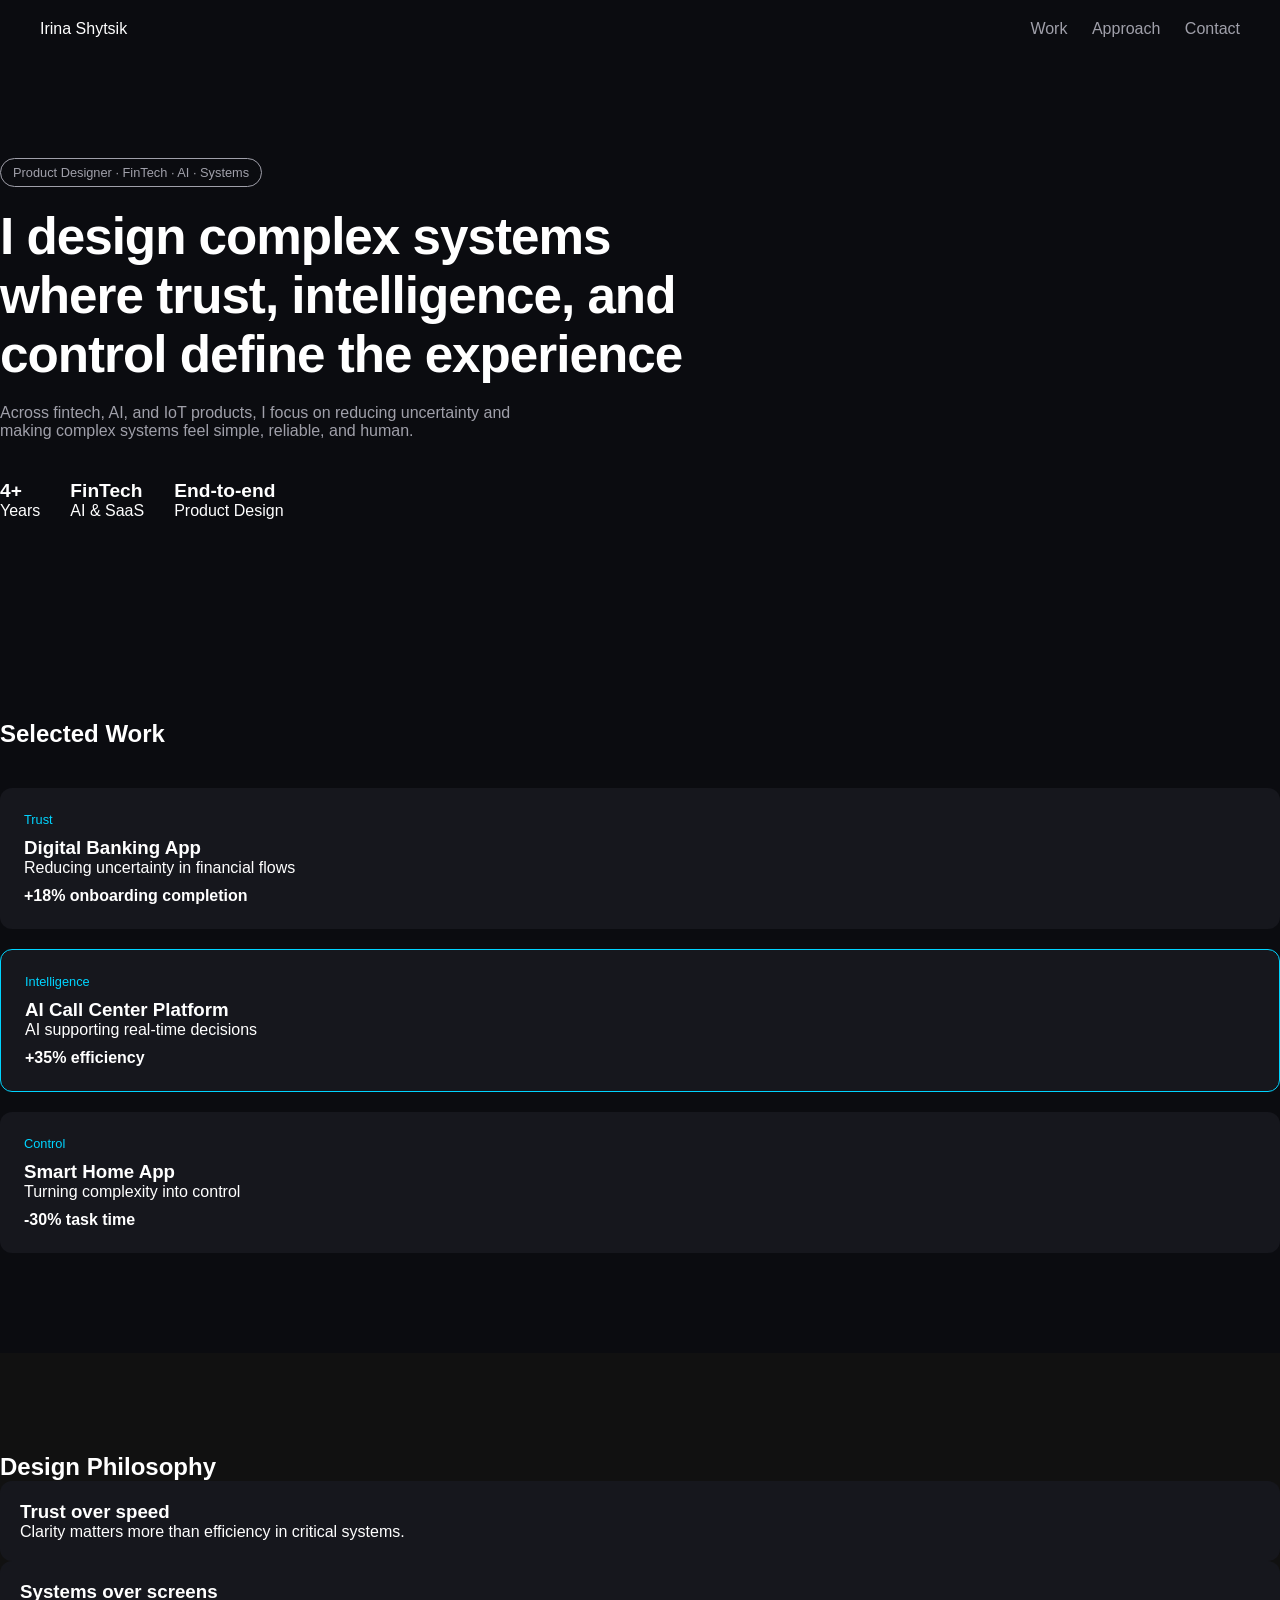
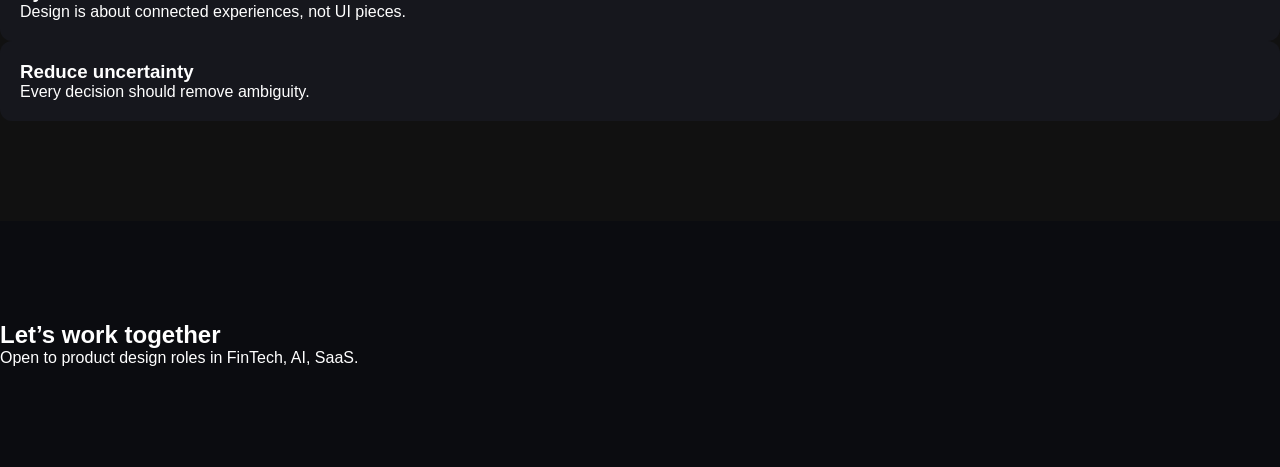
==== index.html @ ea6cb7fe "Update index.html" ====
<!DOCTYPE html>
<html lang="en">
<head>
  <meta charset="UTF-8" />
  <meta name="viewport" content="width=device-width, initial-scale=1.0"/>
  <title>Product Designer Portfolio</title>
  <link rel="stylesheet" href="styles.css"/>
</head>

<body>

<!-- SCROLL PROGRESS -->
<div class="scroll-progress"></div>

<!-- NAV -->
<header class="nav">
  <div class="nav__logo">Irina Shytsik</div>
  <nav>
    <a href="#work">Work</a>
    <a href="#philosophy">Approach</a>
    <a href="#contact">Contact</a>
  </nav>
</header>

<!-- HERO -->
<section class="hero reveal">
  <div class="container hero__layout">

    <div class="hero__content">

      <div class="pill">Product Designer · FinTech · AI · Systems</div>

      <h1>
        I design complex systems where trust, intelligence, and control define the experience
      </h1>

      <p>
        Across fintech, AI, and IoT products, I focus on reducing uncertainty
        and making complex systems feel simple, reliable, and human.
      </p>

      <div class="hero__meta">
        <div><strong>4+</strong><span>Years</span></div>
        <div><strong>FinTech</strong><span>AI & SaaS</span></div>
        <div><strong>End-to-end</strong><span>Product Design</span></div>
      </div>

    </div>

    <div class="hero__visual parallax"></div>

  </div>
</section>

<!-- WORK -->
<section id="work" class="section reveal">

  <div class="container">

    <h2>Selected Work</h2>

    <div class="cases">

      <a href="#" class="case reveal" data-delay="0">
        <div class="tag">Trust</div>
        <h3>Digital Banking App</h3>
        <p>Reducing uncertainty in financial flows</p>
        <div class="result">+18% onboarding completion</div>
      </a>

      <a href="#" class="case highlight-case reveal" data-delay="1">
        <div class="tag">Intelligence</div>
        <h3>AI Call Center Platform</h3>
        <p>AI supporting real-time decisions</p>
        <div class="result">+35% efficiency</div>
      </a>

      <a href="#" class="case reveal" data-delay="2">
        <div class="tag">Control</div>
        <h3>Smart Home App</h3>
        <p>Turning complexity into control</p>
        <div class="result">-30% task time</div>
      </a>

    </div>

  </div>

</section>

<!-- PHILOSOPHY -->
<section id="philosophy" class="section dark reveal">
  <div class="container">

    <h2>Design Philosophy</h2>

    <div class="grid">

      <div class="card">
        <h3>Trust over speed</h3>
        <p>Clarity matters more than efficiency in critical systems.</p>
      </div>

      <div class="card">
        <h3>Systems over screens</h3>
        <p>Design is about connected experiences, not UI pieces.</p>
      </div>

      <div class="card">
        <h3>Reduce uncertainty</h3>
        <p>Every decision should remove ambiguity.</p>
      </div>

    </div>

  </div>
</section>

<!-- CONTACT -->
<section id="contact" class="section reveal">
  <div class="container">

    <h2>Let’s work together</h2>
    <p>Open to product design roles in FinTech, AI, SaaS.</p>

  </div>
</section>

<!-- JS -->
<script>
/* ===== REVEAL ===== */
const observer = new IntersectionObserver((entries) => {
  entries.forEach(entry => {
    if (entry.isIntersecting) {

      const delay = entry.target.dataset.delay || 0;

      setTimeout(() => {
        entry.target.classList.add("visible");
      }, delay * 150);

    }
  });
}, { threshold: 0.15 });

document.querySelectorAll(".reveal").forEach(el => {
  observer.observe(el);
});

/* ===== PARALLAX ===== */
window.addEventListener("scroll", () => {
  const el = document.querySelector(".parallax");
  if (!el) return;

  const y = window.scrollY;
  el.style.transform = `translateY(${y * 0.08}px)`;
});

/* ===== SCROLL PROGRESS ===== */
window.addEventListener("scroll", () => {
  const scrollTop = window.scrollY;
  const docHeight = document.body.scrollHeight - window.innerHeight;
  const progress = (scrollTop / docHeight) * 100;

  document.querySelector(".scroll-progress").style.width = progress + "%";
});
</script>

</body>
</html>
---- styles.css ----
/* ===================================================
   IRINA SHYTSIK — Portfolio Styles
   Concept: Precision & Trust
   =================================================== */

/* --- RESET & BASE --- */
*, *::before, *::after {
  box-sizing: border-box;
  margin: 0;
  padding: 0;
}

:root {
  --bg: #0b0c10;
  --surface: #16171d;
  --text: #ffffff;
  --text2: #a0a0aa;
  --accent: #00d4ff;
}

body {
  margin: 0;
  font-family: Arial, sans-serif;
  background: var(--bg);
  color: var(--text);
}

/* NAV */
.nav {
  display: flex;
  justify-content: space-between;
  padding: 20px 40px;
}

.nav a {
  margin-left: 20px;
  color: var(--text2);
  text-decoration: none;
}

/* HERO */
.hero {
  padding: 100px 0;
}

.hero__layout {
  display: grid;
  grid-template-columns: 1.3fr 1fr;
  gap: 60px;
  align-items: center;
}

.pill {
  display: inline-block;
  padding: 6px 12px;
  border: 1px solid var(--text2);
  border-radius: 999px;
  font-size: 0.8rem;
  margin-bottom: 20px;
  color: var(--text2);
}

.hero h1 {
  font-size: 3.2rem;
  letter-spacing: -1px;
  margin-bottom: 20px;
}

.hero p {
  color: var(--text2);
  max-width: 520px;
  margin-bottom: 30px;
}

.hero__cta .btn {
  margin-right: 10px;
}

.hero__meta {
  display: flex;
  gap: 30px;
  margin-top: 40px;
}

.hero__meta strong {
  display: block;
  font-size: 1.2rem;
}

/* SYSTEM VISUAL */
.system-mock {
  height: 300px;
  background: var(--surface);
  border-radius: 16px;
  position: relative;
}

.node {
  width: 20px;
  height: 20px;
  background: var(--accent);
  border-radius: 50%;
  position: absolute;
}

.n1 { top: 60px; left: 60px; }
.n2 { top: 140px; left: 140px; }
.n3 { top: 220px; left: 100px; }

/* SECTIONS */
.section {
  padding: 100px 0;
}

.section.dark {
  background: #111;
}

.section-title h2 {
  font-size: 2rem;
  margin-bottom: 10px;
}

.section-title p {
  color: var(--text2);
}

/* CASES */
.cases {
  display: grid;
  gap: 20px;
  margin-top: 40px;
}

.case {
  background: var(--surface);
  padding: 24px;
  border-radius: 12px;
  text-decoration: none;
  color: white;
  transition: 0.3s;
}

.case:hover {
  transform: translateY(-6px);
}

.highlight-case {
  border: 1px solid var(--accent);
}

.tag {
  font-size: 0.8rem;
  color: var(--accent);
  margin-bottom: 10px;
}

.desc {
  color: var(--text2);
}

.result {
  margin-top: 10px;
  font-weight: bold;
}

/* PHILOSOPHY */
.philosophy-grid {
  display: grid;
  grid-template-columns: repeat(3, 1fr);
  gap: 20px;
}

.card {
  background: var(--surface);
  padding: 20px;
  border-radius: 12px;
}

/* BUTTONS */
.btn {
  padding: 10px 16px;
  border-radius: 8px;
  text-decoration: none;
  display: inline-block;
}

.primary {
  background: var(--accent);
  color: black;
}

.ghost {
  border: 1px solid var(--text2);
  color: var(--text2);
}

/* ===== Scroll Reveal Base ===== */

.reveal {
  opacity: 0;
  transform: translateY(40px);
  filter: blur(10px);
  transition: all 0.8s cubic-bezier(0.2, 0.8, 0.2, 1);
  will-change: transform, opacity, filter;
}

.reveal.visible {
  opacity: 1;
  transform: translateY(0);
  filter: blur(0);
}

/* stagger effect */
.reveal:nth-child(1) { transition-delay: 0.05s; }
.reveal:nth-child(2) { transition-delay: 0.1s; }
.reveal:nth-child(3) { transition-delay: 0.15s; }

.case {
  position: relative;
  overflow: hidden;
  transition: all 0.4s ease;
  transform: translateZ(0);
}

.case:hover {
  transform: translateY(-10px) scale(1.02);
  box-shadow:
    0 30px 80px rgba(0,0,0,0.5),
    0 0 40px rgba(0,212,255,0.15);
}

/* subtle shine sweep */
.case::before {
  content: "";
  position: absolute;
  top: 0;
  left: -150%;
  width: 50%;
  height: 100%;
  background: linear-gradient(
    120deg,
    transparent,
    rgba(255,255,255,0.08),
    transparent
  );
  transform: skewX(-20deg);
  transition: 0.6s;
}

.case:hover::before {
  left: 200%;
}

.hero h1 {
  animation: fadeUp 1s ease forwards;
}

@keyframes fadeUp {
  from {
    opacity: 0;
    transform: translateY(20px);
  }
  to {
    opacity: 1;
    transform: translateY(0);
  }
}


.case.reveal {
  opacity: 0;
  transform: translateY(30px);
  transition: all 0.8s cubic-bezier(0.2, 0.8, 0.2, 1);
}

.case.reveal.visible {
  opacity: 1;
  transform: translateY(0);
}

.parallax {
  transform: translateY(0);
  will-change: transform;
}

.scroll-progress {
  position: fixed;
  top: 0;
  left: 0;
  height: 3px;
  width: 0%;
  background: var(--accent);
  z-index: 9999;
  transition: width 0.1s linear;
}
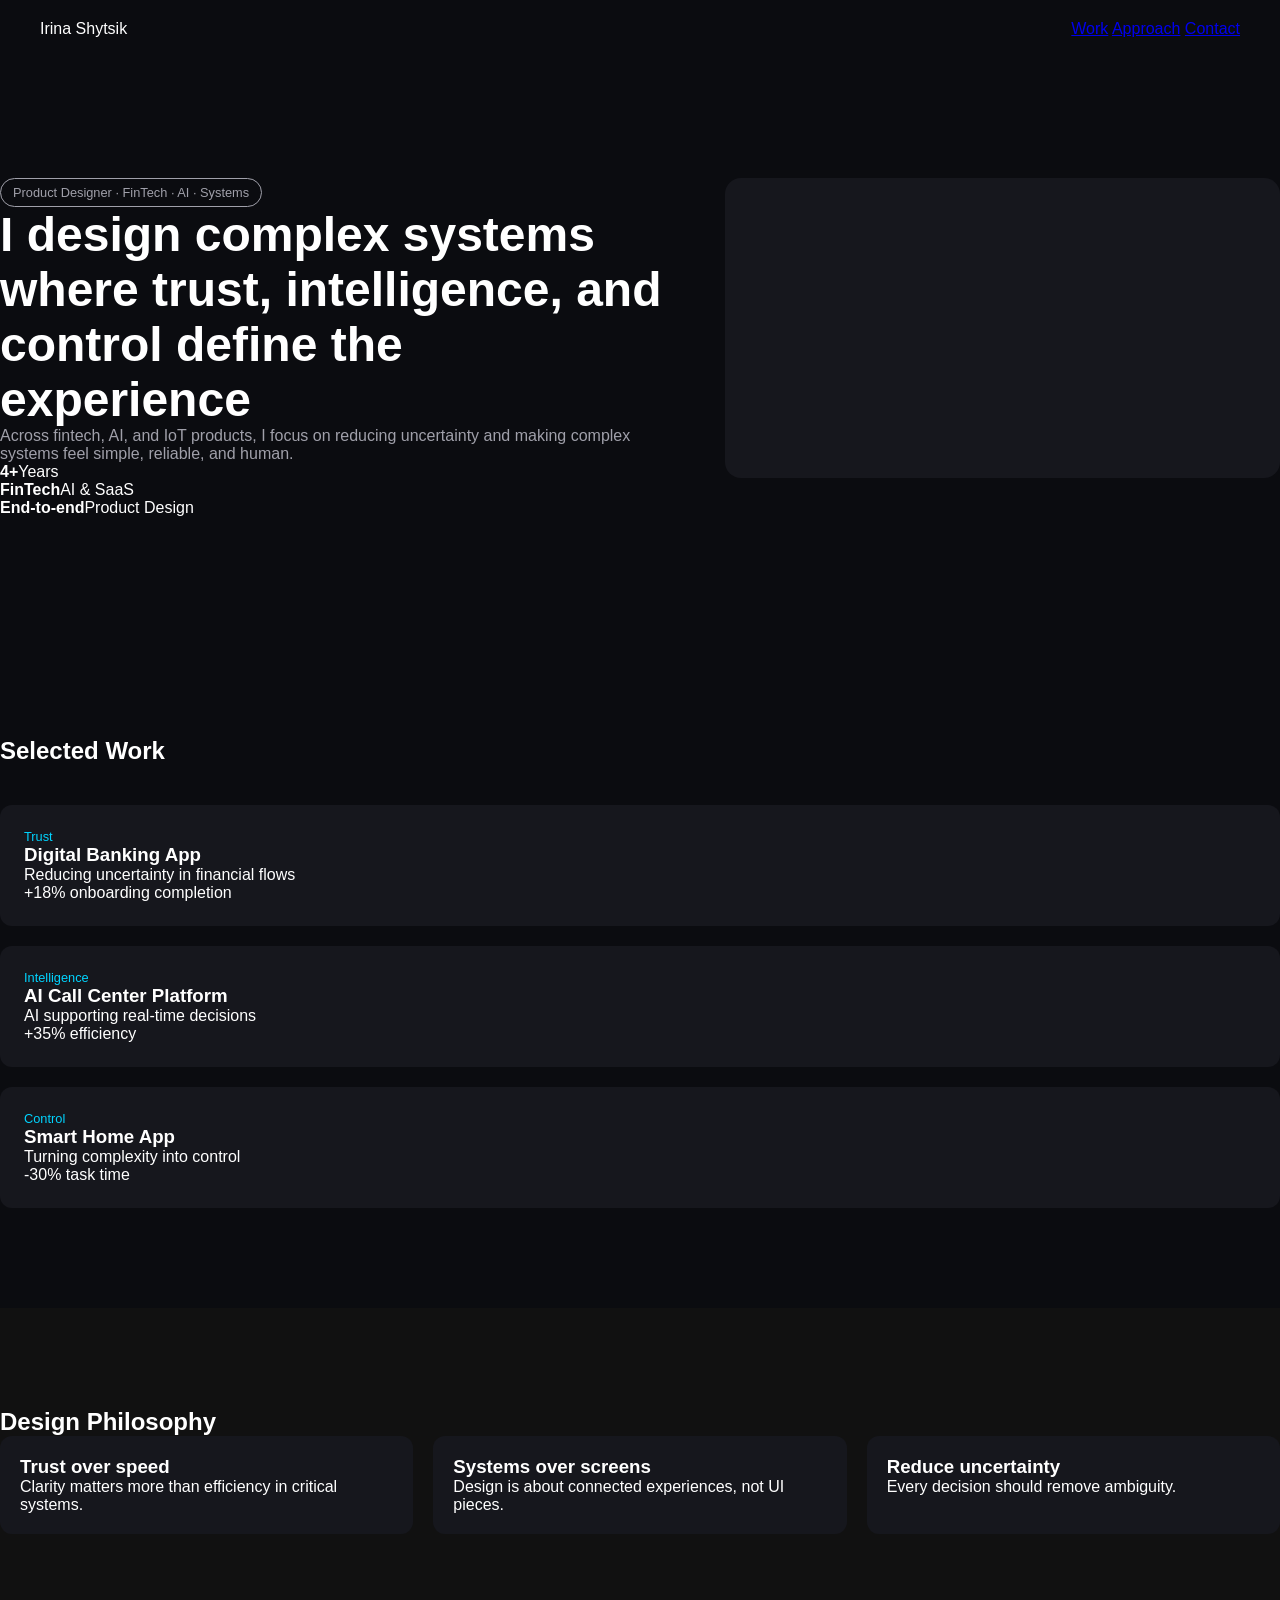
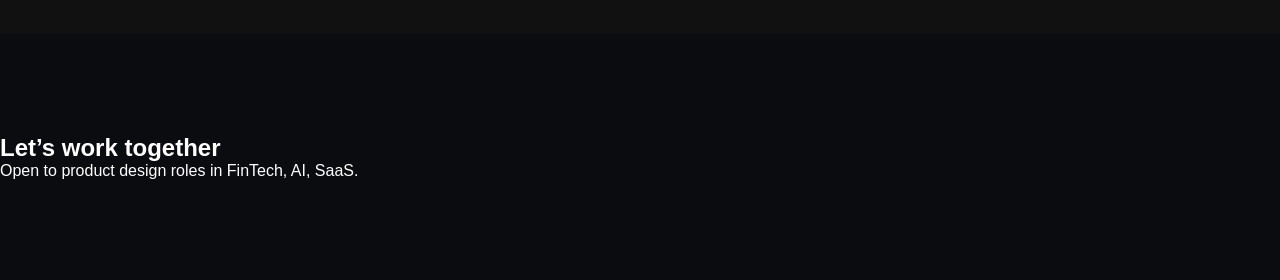
==== commit 31b5e1e6: "Update index.html" ====
--- a/index.html
+++ b/index.html
@@ -9,6 +9,8 @@
 
 <body>
 
+<div class="page-transition"></div>
+  
 <!-- SCROLL PROGRESS -->
 <div class="scroll-progress"></div>
 
@@ -164,6 +166,26 @@
 
   document.querySelector(".scroll-progress").style.width = progress + "%";
 });
+
+document.querySelectorAll("a[href]").forEach(link => {
+  link.addEventListener("click", (e) => {
+
+    const url = link.getAttribute("href");
+    if (!url || url.startsWith("#")) return;
+
+    e.preventDefault();
+
+    overlay.style.transform = "scaleY(1)";
+
+    setTimeout(() => {
+      window.location.href = url;
+    }, 500);
+  });
+});
+
+window.addEventListener("pageshow", () => {
+  overlay.style.transform = "scaleY(0)";
+});
 </script>
 
 </body>
--- a/styles.css
+++ b/styles.css
@@ -32,80 +32,42 @@
   padding: 20px 40px;
 }
 
-.nav a {
-  margin-left: 20px;
-  color: var(--text2);
-  text-decoration: none;
+/* PROGRESS BAR */
+.scroll-progress {
+  position: fixed;
+  top: 0;
+  left: 0;
+  height: 3px;
+  width: 0%;
+  background: var(--accent);
+  z-index: 9999;
 }
 
 /* HERO */
 .hero {
-  padding: 100px 0;
+  padding: 120px 0;
 }
 
 .hero__layout {
   display: grid;
-  grid-template-columns: 1.3fr 1fr;
+  grid-template-columns: 1.2fr 1fr;
   gap: 60px;
-  align-items: center;
-}
-
-.pill {
-  display: inline-block;
-  padding: 6px 12px;
-  border: 1px solid var(--text2);
-  border-radius: 999px;
-  font-size: 0.8rem;
-  margin-bottom: 20px;
-  color: var(--text2);
 }
 
 .hero h1 {
-  font-size: 3.2rem;
-  letter-spacing: -1px;
-  margin-bottom: 20px;
+  font-size: 3rem;
 }
 
 .hero p {
   color: var(--text2);
-  max-width: 520px;
-  margin-bottom: 30px;
 }
 
-.hero__cta .btn {
-  margin-right: 10px;
-}
-
-.hero__meta {
-  display: flex;
-  gap: 30px;
-  margin-top: 40px;
-}
-
-.hero__meta strong {
-  display: block;
-  font-size: 1.2rem;
-}
-
-/* SYSTEM VISUAL */
-.system-mock {
+/* HERO VISUAL */
+.hero__visual {
   height: 300px;
   background: var(--surface);
   border-radius: 16px;
-  position: relative;
 }
-
-.node {
-  width: 20px;
-  height: 20px;
-  background: var(--accent);
-  border-radius: 50%;
-  position: absolute;
-}
-
-.n1 { top: 60px; left: 60px; }
-.n2 { top: 140px; left: 140px; }
-.n3 { top: 220px; left: 100px; }
 
 /* SECTIONS */
 .section {
@@ -114,15 +76,6 @@
 
 .section.dark {
   background: #111;
-}
-
-.section-title h2 {
-  font-size: 2rem;
-  margin-bottom: 10px;
-}
-
-.section-title p {
-  color: var(--text2);
 }
 
 /* CASES */
@@ -138,34 +91,29 @@
   border-radius: 12px;
   text-decoration: none;
   color: white;
-  transition: 0.3s;
+  transition: 0.4s;
+  opacity: 0;
+  transform: translateY(30px);
+}
+
+.case.visible {
+  opacity: 1;
+  transform: translateY(0);
 }
 
 .case:hover {
-  transform: translateY(-6px);
+  transform: translateY(-8px) scale(1.02);
+  box-shadow: 0 30px 80px rgba(0,0,0,0.5);
 }
 
-.highlight-case {
-  border: 1px solid var(--accent);
+/* TAG */
+.tag {
+  color: var(--accent);
+  font-size: 0.8rem;
 }
 
-.tag {
-  font-size: 0.8rem;
-  color: var(--accent);
-  margin-bottom: 10px;
-}
-
-.desc {
-  color: var(--text2);
-}
-
-.result {
-  margin-top: 10px;
-  font-weight: bold;
-}
-
-/* PHILOSOPHY */
-.philosophy-grid {
+/* GRID */
+.grid {
   display: grid;
   grid-template-columns: repeat(3, 1fr);
   gap: 20px;
@@ -177,120 +125,24 @@
   border-radius: 12px;
 }
 
-/* BUTTONS */
-.btn {
-  padding: 10px 16px;
-  border-radius: 8px;
-  text-decoration: none;
-  display: inline-block;
-}
-
-.primary {
-  background: var(--accent);
-  color: black;
-}
-
-.ghost {
-  border: 1px solid var(--text2);
-  color: var(--text2);
-}
-
-/* ===== Scroll Reveal Base ===== */
-
+/* REVEAL */
 .reveal {
   opacity: 0;
   transform: translateY(40px);
-  filter: blur(10px);
-  transition: all 0.8s cubic-bezier(0.2, 0.8, 0.2, 1);
-  will-change: transform, opacity, filter;
+  transition: all 0.8s ease;
 }
 
 .reveal.visible {
   opacity: 1;
   transform: translateY(0);
-  filter: blur(0);
 }
 
-/* stagger effect */
-.reveal:nth-child(1) { transition-delay: 0.05s; }
-.reveal:nth-child(2) { transition-delay: 0.1s; }
-.reveal:nth-child(3) { transition-delay: 0.15s; }
-
-.case {
-  position: relative;
-  overflow: hidden;
-  transition: all 0.4s ease;
-  transform: translateZ(0);
+/* PILL */
+.pill {
+  border: 1px solid var(--text2);
+  display: inline-block;
+  padding: 6px 12px;
+  border-radius: 999px;
+  font-size: 0.8rem;
+  color: var(--text2);
 }
-
-.case:hover {
-  transform: translateY(-10px) scale(1.02);
-  box-shadow:
-    0 30px 80px rgba(0,0,0,0.5),
-    0 0 40px rgba(0,212,255,0.15);
-}
-
-/* subtle shine sweep */
-.case::before {
-  content: "";
-  position: absolute;
-  top: 0;
-  left: -150%;
-  width: 50%;
-  height: 100%;
-  background: linear-gradient(
-    120deg,
-    transparent,
-    rgba(255,255,255,0.08),
-    transparent
-  );
-  transform: skewX(-20deg);
-  transition: 0.6s;
-}
-
-.case:hover::before {
-  left: 200%;
-}
-
-.hero h1 {
-  animation: fadeUp 1s ease forwards;
-}
-
-@keyframes fadeUp {
-  from {
-    opacity: 0;
-    transform: translateY(20px);
-  }
-  to {
-    opacity: 1;
-    transform: translateY(0);
-  }
-}
-
-
-.case.reveal {
-  opacity: 0;
-  transform: translateY(30px);
-  transition: all 0.8s cubic-bezier(0.2, 0.8, 0.2, 1);
-}
-
-.case.reveal.visible {
-  opacity: 1;
-  transform: translateY(0);
-}
-
-.parallax {
-  transform: translateY(0);
-  will-change: transform;
-}
-
-.scroll-progress {
-  position: fixed;
-  top: 0;
-  left: 0;
-  height: 3px;
-  width: 0%;
-  background: var(--accent);
-  z-index: 9999;
-  transition: width 0.1s linear;
-}
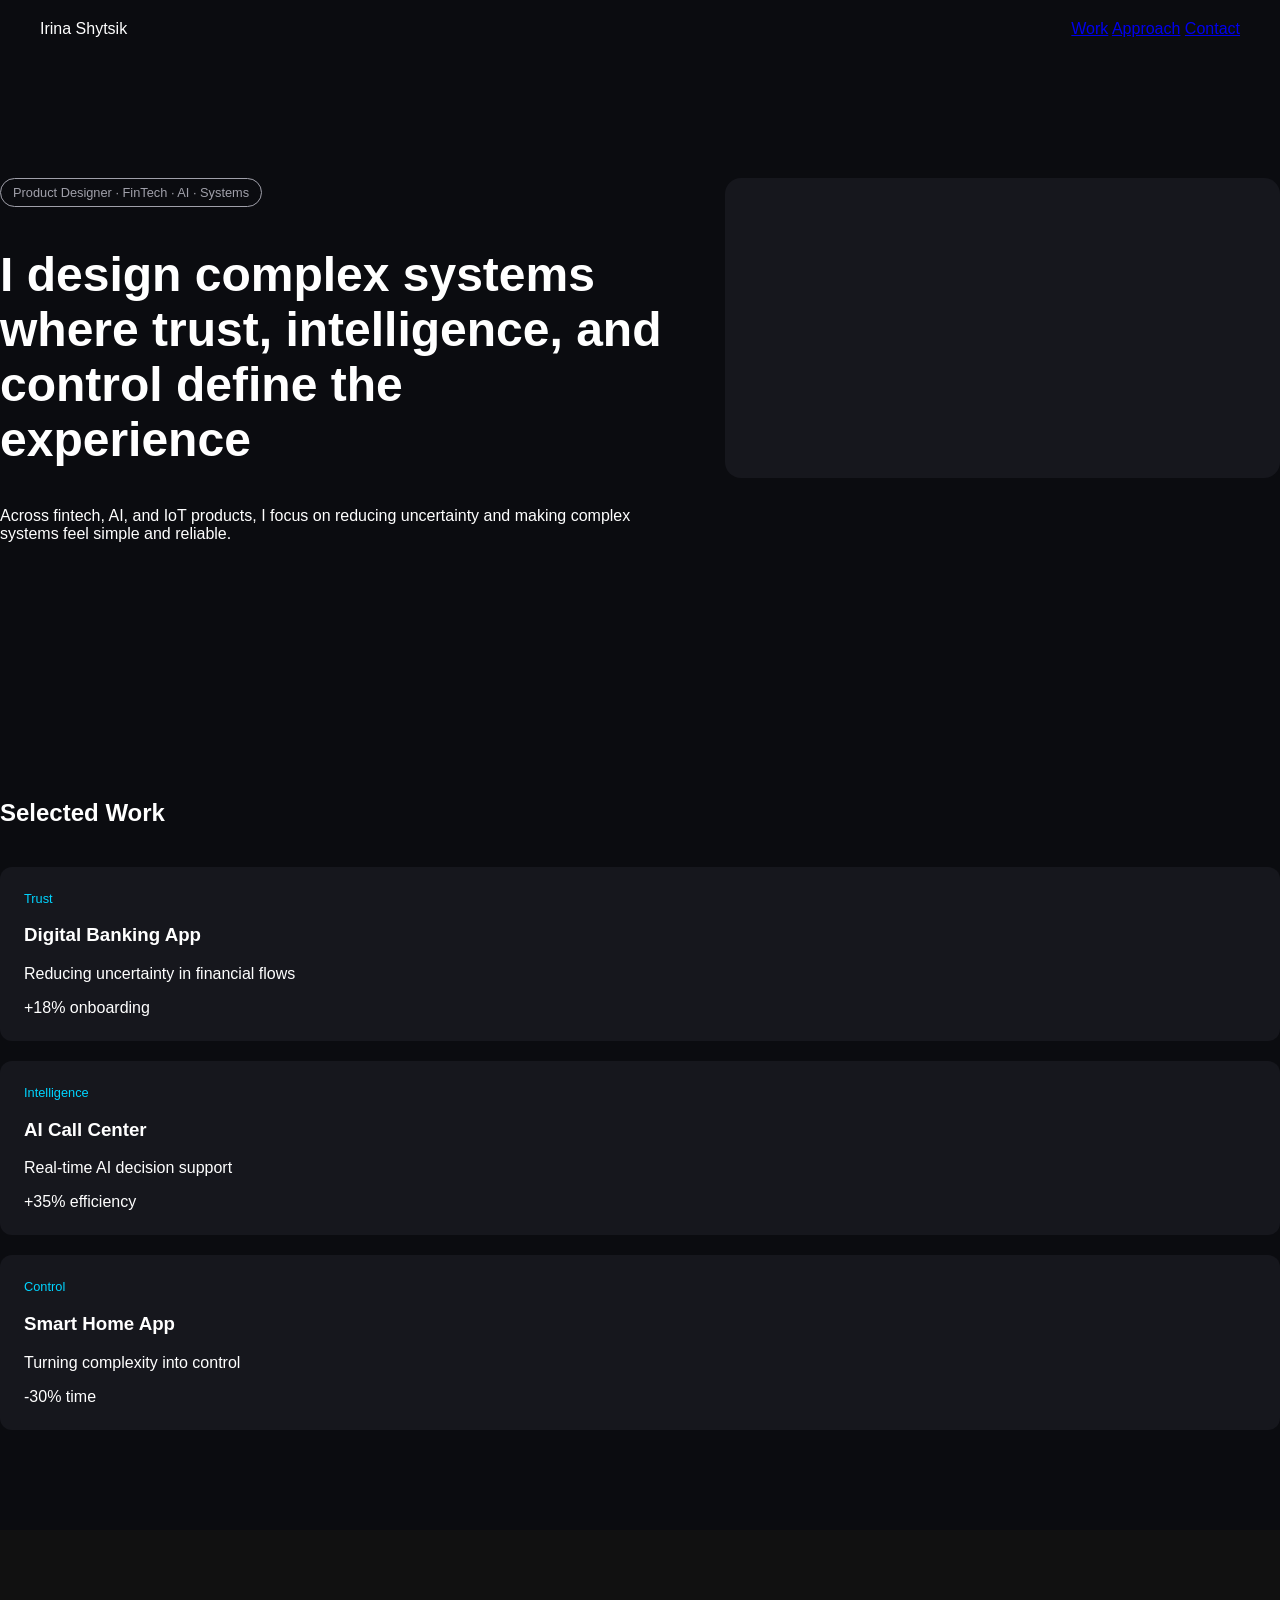
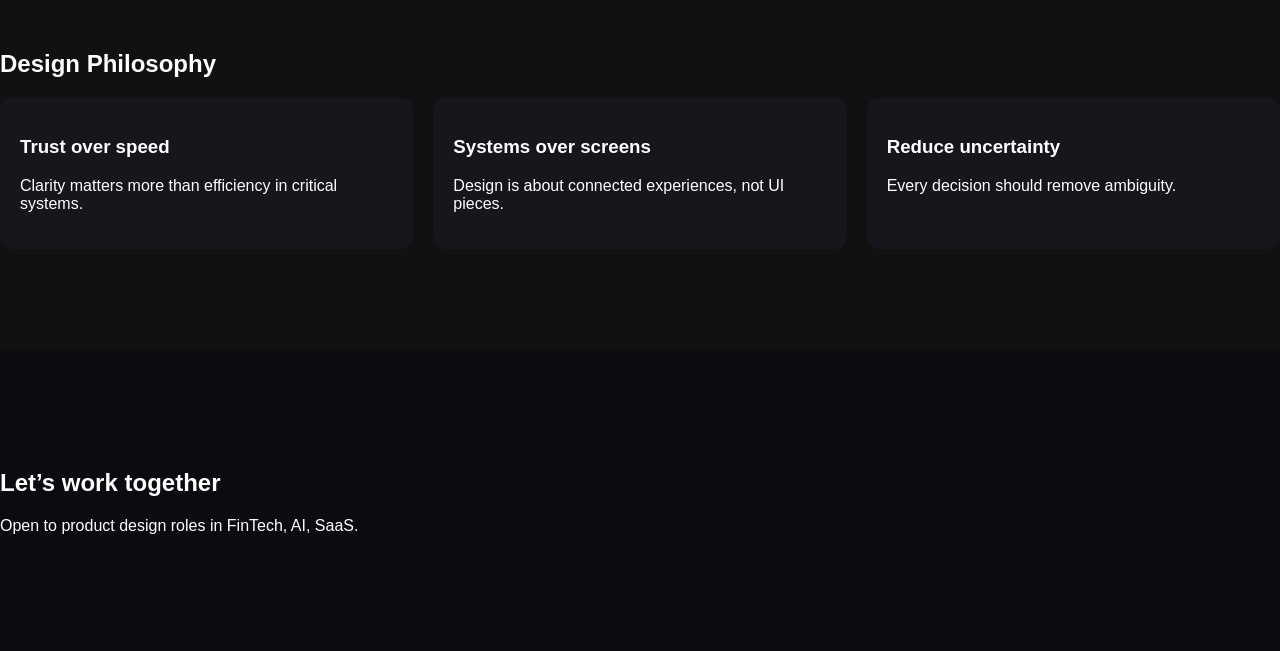
==== commit 3308c809: "Update index.html" ====
--- a/index.html
+++ b/index.html
@@ -9,8 +9,9 @@
 
 <body>
 
+<!-- PAGE TRANSITION OVERLAY -->
 <div class="page-transition"></div>
-  
+
 <!-- SCROLL PROGRESS -->
 <div class="scroll-progress"></div>
 
@@ -37,15 +38,8 @@
       </h1>
 
       <p>
-        Across fintech, AI, and IoT products, I focus on reducing uncertainty
-        and making complex systems feel simple, reliable, and human.
+        Across fintech, AI, and IoT products, I focus on reducing uncertainty and making complex systems feel simple and reliable.
       </p>
-
-      <div class="hero__meta">
-        <div><strong>4+</strong><span>Years</span></div>
-        <div><strong>FinTech</strong><span>AI & SaaS</span></div>
-        <div><strong>End-to-end</strong><span>Product Design</span></div>
-      </div>
 
     </div>
 
@@ -58,22 +52,21 @@
 <section id="work" class="section reveal">
 
   <div class="container">
-
     <h2>Selected Work</h2>
 
     <div class="cases">
 
-      <a href="#" class="case reveal" data-delay="0">
+      <a href="case-banking.html" class="case reveal" data-delay="0">
         <div class="tag">Trust</div>
         <h3>Digital Banking App</h3>
         <p>Reducing uncertainty in financial flows</p>
-        <div class="result">+18% onboarding completion</div>
+        <div class="result">+18% onboarding</div>
       </a>
 
-      <a href="#" class="case highlight-case reveal" data-delay="1">
+      <a href="case-ai.html" class="case highlight-case reveal" data-delay="1">
         <div class="tag">Intelligence</div>
-        <h3>AI Call Center Platform</h3>
-        <p>AI supporting real-time decisions</p>
+        <h3>AI Call Center</h3>
+        <p>Real-time AI decision support</p>
         <div class="result">+35% efficiency</div>
       </a>
 
@@ -81,7 +74,7 @@
         <div class="tag">Control</div>
         <h3>Smart Home App</h3>
         <p>Turning complexity into control</p>
-        <div class="result">-30% task time</div>
+        <div class="result">-30% time</div>
       </a>
 
     </div>
@@ -121,51 +114,17 @@
 <!-- CONTACT -->
 <section id="contact" class="section reveal">
   <div class="container">
-
     <h2>Let’s work together</h2>
     <p>Open to product design roles in FinTech, AI, SaaS.</p>
-
   </div>
 </section>
 
 <!-- JS -->
 <script>
-/* ===== REVEAL ===== */
-const observer = new IntersectionObserver((entries) => {
-  entries.forEach(entry => {
-    if (entry.isIntersecting) {
-
-      const delay = entry.target.dataset.delay || 0;
-
-      setTimeout(() => {
-        entry.target.classList.add("visible");
-      }, delay * 150);
-
-    }
-  });
-}, { threshold: 0.15 });
-
-document.querySelectorAll(".reveal").forEach(el => {
-  observer.observe(el);
-});
-
-/* ===== PARALLAX ===== */
-window.addEventListener("scroll", () => {
-  const el = document.querySelector(".parallax");
-  if (!el) return;
-
-  const y = window.scrollY;
-  el.style.transform = `translateY(${y * 0.08}px)`;
-});
-
-/* ===== SCROLL PROGRESS ===== */
-window.addEventListener("scroll", () => {
-  const scrollTop = window.scrollY;
-  const docHeight = document.body.scrollHeight - window.innerHeight;
-  const progress = (scrollTop / docHeight) * 100;
-
-  document.querySelector(".scroll-progress").style.width = progress + "%";
-});
+/* =========================
+   PAGE TRANSITIONS (Stripe)
+========================= */
+const overlay = document.querySelector(".page-transition");
 
 document.querySelectorAll("a[href]").forEach(link => {
   link.addEventListener("click", (e) => {
@@ -186,6 +145,49 @@
 window.addEventListener("pageshow", () => {
   overlay.style.transform = "scaleY(0)";
 });
+
+/* =========================
+   REVEAL + STAGGER
+========================= */
+const observer = new IntersectionObserver((entries) => {
+  entries.forEach(entry => {
+    if (entry.isIntersecting) {
+
+      const delay = entry.target.dataset.delay || 0;
+
+      setTimeout(() => {
+        entry.target.classList.add("visible");
+      }, delay * 150);
+
+    }
+  });
+}, { threshold: 0.15 });
+
+document.querySelectorAll(".reveal").forEach(el => {
+  observer.observe(el);
+});
+
+/* =========================
+   PARALLAX HERO
+========================= */
+window.addEventListener("scroll", () => {
+  const el = document.querySelector(".parallax");
+  if (!el) return;
+
+  const y = window.scrollY;
+  el.style.transform = `translateY(${y * 0.08}px)`;
+});
+
+/* =========================
+   SCROLL PROGRESS (Apple)
+========================= */
+window.addEventListener("scroll", () => {
+  const scrollTop = window.scrollY;
+  const docHeight = document.body.scrollHeight - window.innerHeight;
+  const progress = (scrollTop / docHeight) * 100;
+
+  document.querySelector(".scroll-progress").style.width = progress + "%";
+});
 </script>
 
 </body>
--- a/styles.css
+++ b/styles.css
@@ -2,13 +2,6 @@
    IRINA SHYTSIK — Portfolio Styles
    Concept: Precision & Trust
    =================================================== */
-
-/* --- RESET & BASE --- */
-*, *::before, *::after {
-  box-sizing: border-box;
-  margin: 0;
-  padding: 0;
-}
 
 :root {
   --bg: #0b0c10;
@@ -32,7 +25,7 @@
   padding: 20px 40px;
 }
 
-/* PROGRESS BAR */
+/* PROGRESS */
 .scroll-progress {
   position: fixed;
   top: 0;
@@ -41,6 +34,17 @@
   width: 0%;
   background: var(--accent);
   z-index: 9999;
+}
+
+/* PAGE TRANSITION */
+.page-transition {
+  position: fixed;
+  inset: 0;
+  background: var(--bg);
+  z-index: 9999;
+  transform: scaleY(0);
+  transform-origin: bottom;
+  transition: transform 0.6s cubic-bezier(0.2, 0.8, 0.2, 1);
 }
 
 /* HERO */
@@ -58,11 +62,7 @@
   font-size: 3rem;
 }
 
-.hero p {
-  color: var(--text2);
-}
-
-/* HERO VISUAL */
+/* VISUAL */
 .hero__visual {
   height: 300px;
   background: var(--surface);
@@ -91,9 +91,11 @@
   border-radius: 12px;
   text-decoration: none;
   color: white;
-  transition: 0.4s;
+
   opacity: 0;
   transform: translateY(30px);
+
+  transition: all 0.4s ease;
 }
 
 .case.visible {
@@ -102,7 +104,7 @@
 }
 
 .case:hover {
-  transform: translateY(-8px) scale(1.02);
+  transform: translateY(-10px) scale(1.02);
   box-shadow: 0 30px 80px rgba(0,0,0,0.5);
 }
 
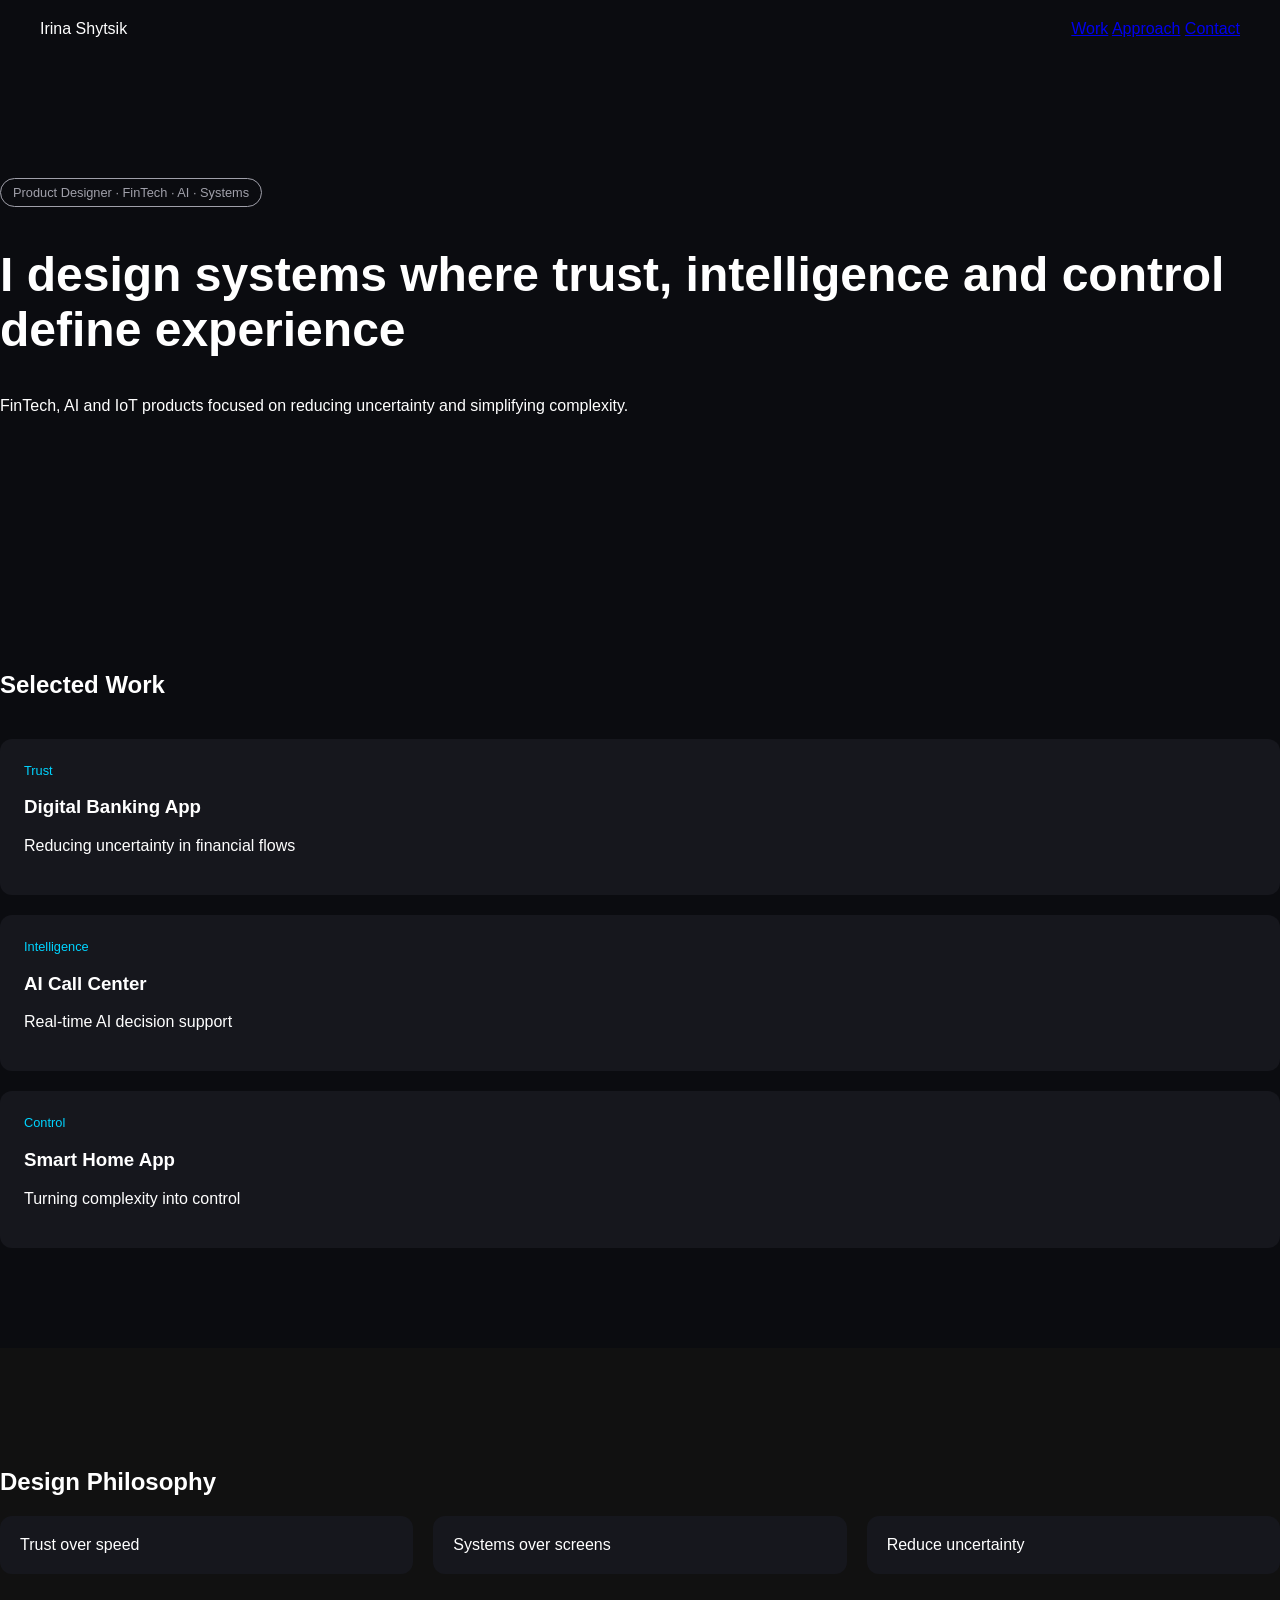
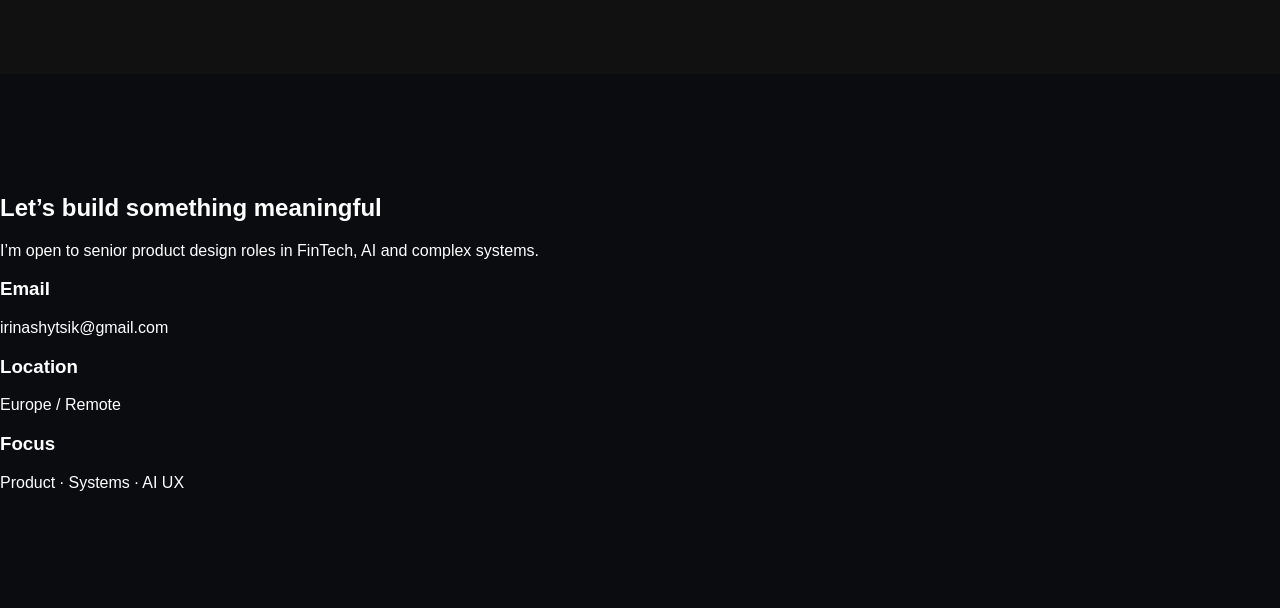
==== commit 90d29960: "Update index.html" ====
--- a/index.html
+++ b/index.html
@@ -1,23 +1,23 @@
 <!DOCTYPE html>
 <html lang="en">
 <head>
-  <meta charset="UTF-8" />
-  <meta name="viewport" content="width=device-width, initial-scale=1.0"/>
-  <title>Product Designer Portfolio</title>
-  <link rel="stylesheet" href="styles.css"/>
+<meta charset="UTF-8"/>
+<meta name="viewport" content="width=device-width, initial-scale=1.0"/>
+<title>Product Designer Portfolio</title>
+<link rel="stylesheet" href="styles.css"/>
 </head>
 
 <body>
 
-<!-- PAGE TRANSITION OVERLAY -->
+<!-- TRANSITION -->
 <div class="page-transition"></div>
 
-<!-- SCROLL PROGRESS -->
+<!-- PROGRESS -->
 <div class="scroll-progress"></div>
 
 <!-- NAV -->
-<header class="nav">
-  <div class="nav__logo">Irina Shytsik</div>
+<header class="nav container">
+  <div class="logo">Irina Shytsik</div>
   <nav>
     <a href="#work">Work</a>
     <a href="#philosophy">Approach</a>
@@ -27,31 +27,29 @@
 
 <!-- HERO -->
 <section class="hero reveal">
-  <div class="container hero__layout">
+  <div class="container hero-grid">
 
-    <div class="hero__content">
-
+    <div class="hero-content">
       <div class="pill">Product Designer · FinTech · AI · Systems</div>
 
       <h1>
-        I design complex systems where trust, intelligence, and control define the experience
+        I design systems where trust, intelligence and control define experience
       </h1>
 
       <p>
-        Across fintech, AI, and IoT products, I focus on reducing uncertainty and making complex systems feel simple and reliable.
+        FinTech, AI and IoT products focused on reducing uncertainty and simplifying complexity.
       </p>
-
     </div>
 
-    <div class="hero__visual parallax"></div>
+    <div class="hero-visual parallax"></div>
 
   </div>
 </section>
 
 <!-- WORK -->
 <section id="work" class="section reveal">
+  <div class="container">
 
-  <div class="container">
     <h2>Selected Work</h2>
 
     <div class="cases">
@@ -60,27 +58,23 @@
         <div class="tag">Trust</div>
         <h3>Digital Banking App</h3>
         <p>Reducing uncertainty in financial flows</p>
-        <div class="result">+18% onboarding</div>
       </a>
 
-      <a href="case-ai.html" class="case highlight-case reveal" data-delay="1">
+      <a href="case-ai.html" class="case reveal" data-delay="1">
         <div class="tag">Intelligence</div>
         <h3>AI Call Center</h3>
         <p>Real-time AI decision support</p>
-        <div class="result">+35% efficiency</div>
       </a>
 
-      <a href="#" class="case reveal" data-delay="2">
+      <a href="case-smart-home.html" class="case reveal" data-delay="2">
         <div class="tag">Control</div>
         <h3>Smart Home App</h3>
         <p>Turning complexity into control</p>
-        <div class="result">-30% time</div>
       </a>
 
     </div>
 
   </div>
-
 </section>
 
 <!-- PHILOSOPHY -->
@@ -91,20 +85,9 @@
 
     <div class="grid">
 
-      <div class="card">
-        <h3>Trust over speed</h3>
-        <p>Clarity matters more than efficiency in critical systems.</p>
-      </div>
-
-      <div class="card">
-        <h3>Systems over screens</h3>
-        <p>Design is about connected experiences, not UI pieces.</p>
-      </div>
-
-      <div class="card">
-        <h3>Reduce uncertainty</h3>
-        <p>Every decision should remove ambiguity.</p>
-      </div>
+      <div class="card">Trust over speed</div>
+      <div class="card">Systems over screens</div>
+      <div class="card">Reduce uncertainty</div>
 
     </div>
 
@@ -113,19 +96,41 @@
 
 <!-- CONTACT -->
 <section id="contact" class="section reveal">
-  <div class="container">
-    <h2>Let’s work together</h2>
-    <p>Open to product design roles in FinTech, AI, SaaS.</p>
+  <div class="container contact">
+
+    <h2>Let’s build something meaningful</h2>
+
+    <p>
+      I’m open to senior product design roles in FinTech, AI and complex systems.
+    </p>
+
+    <div class="contact-card">
+
+      <div>
+        <h3>Email</h3>
+        <p>irinashytsik@gmail.com</p>
+      </div>
+
+      <div>
+        <h3>Location</h3>
+        <p>Europe / Remote</p>
+      </div>
+
+      <div>
+        <h3>Focus</h3>
+        <p>Product · Systems · AI UX</p>
+      </div>
+
+    </div>
+
   </div>
 </section>
 
 <!-- JS -->
 <script>
-/* =========================
-   PAGE TRANSITIONS (Stripe)
-========================= */
 const overlay = document.querySelector(".page-transition");
 
+/* TRANSITION */
 document.querySelectorAll("a[href]").forEach(link => {
   link.addEventListener("click", (e) => {
 
@@ -146,41 +151,26 @@
   overlay.style.transform = "scaleY(0)";
 });
 
-/* =========================
-   REVEAL + STAGGER
-========================= */
+/* REVEAL */
 const observer = new IntersectionObserver((entries) => {
   entries.forEach(entry => {
     if (entry.isIntersecting) {
-
       const delay = entry.target.dataset.delay || 0;
-
-      setTimeout(() => {
-        entry.target.classList.add("visible");
-      }, delay * 150);
-
+      setTimeout(() => entry.target.classList.add("visible"), delay * 120);
     }
   });
 }, { threshold: 0.15 });
 
-document.querySelectorAll(".reveal").forEach(el => {
-  observer.observe(el);
+document.querySelectorAll(".reveal").forEach(el => observer.observe(el));
+
+/* PARALLAX */
+window.addEventListener("scroll", () => {
+  document.querySelectorAll(".parallax").forEach(el => {
+    el.style.transform = `translateY(${window.scrollY * 0.06}px)`;
+  });
 });
 
-/* =========================
-   PARALLAX HERO
-========================= */
-window.addEventListener("scroll", () => {
-  const el = document.querySelector(".parallax");
-  if (!el) return;
-
-  const y = window.scrollY;
-  el.style.transform = `translateY(${y * 0.08}px)`;
-});
-
-/* =========================
-   SCROLL PROGRESS (Apple)
-========================= */
+/* PROGRESS */
 window.addEventListener("scroll", () => {
   const scrollTop = window.scrollY;
   const docHeight = document.body.scrollHeight - window.innerHeight;
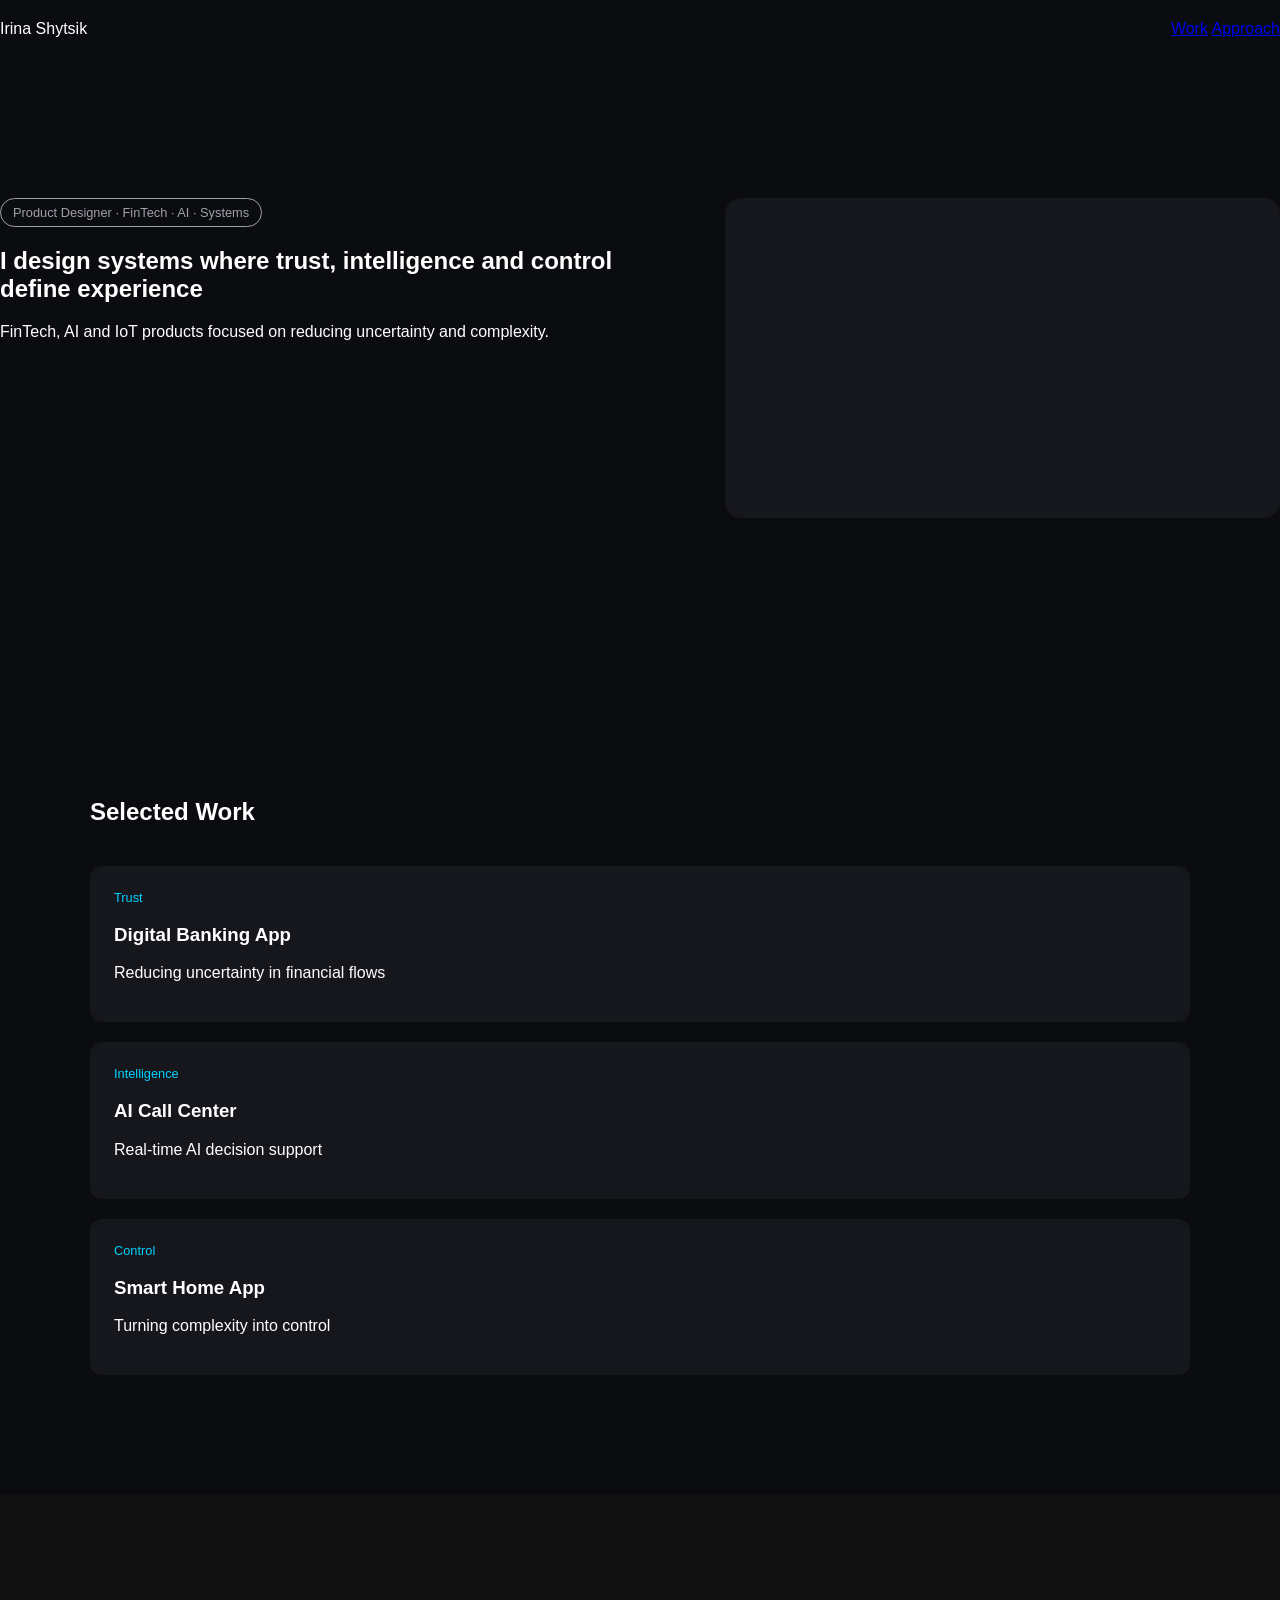
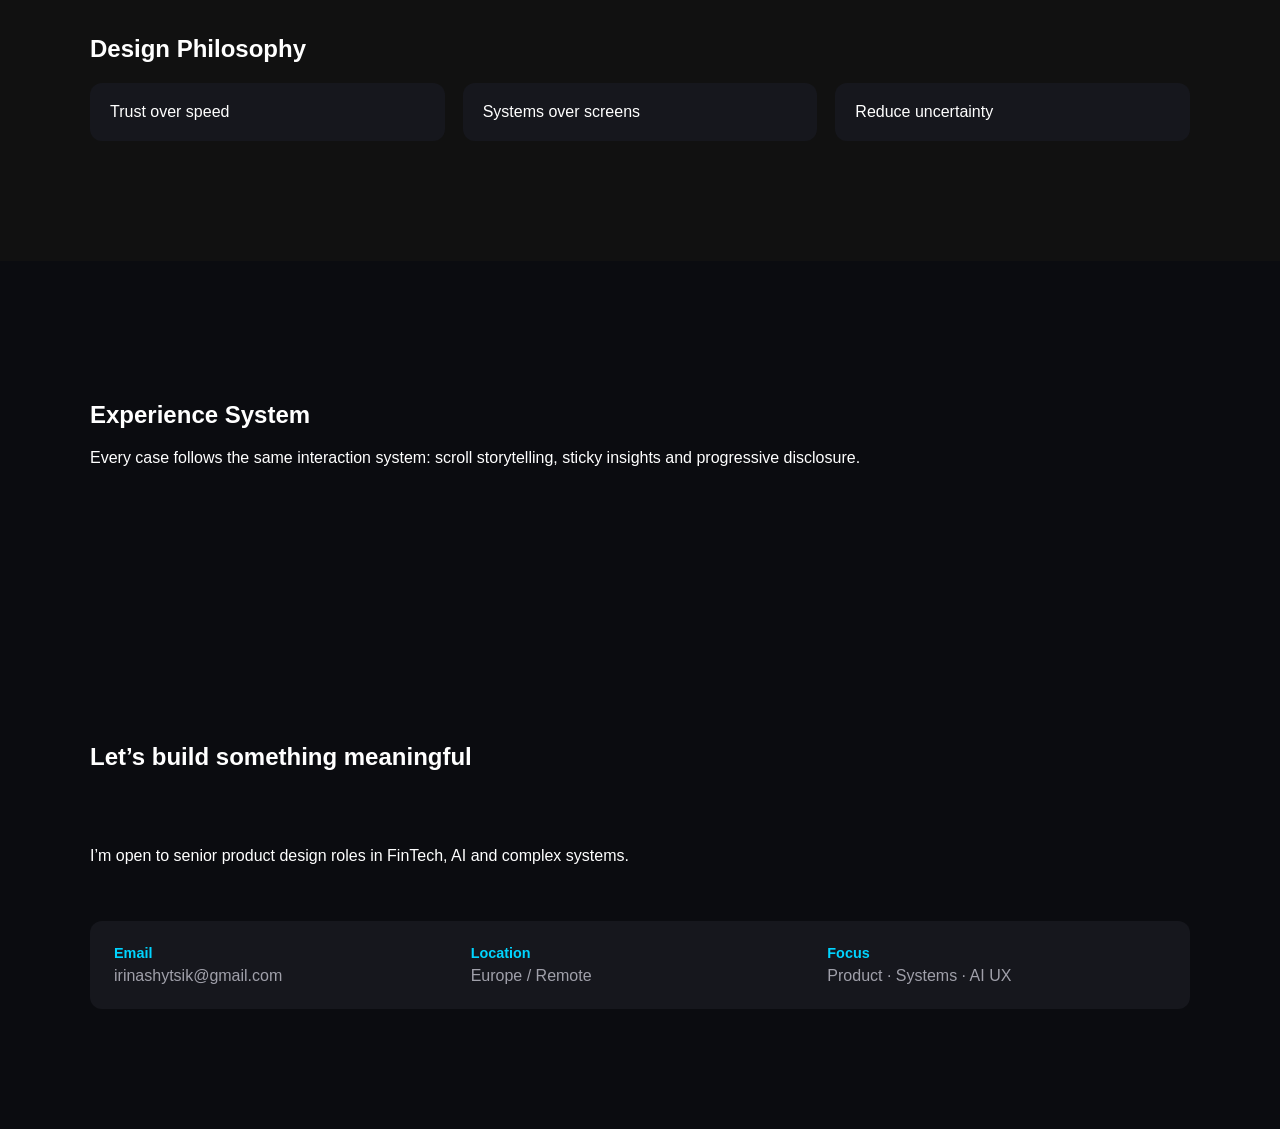
==== commit 4d350e03: "Update index.html" ====
--- a/index.html
+++ b/index.html
@@ -16,18 +16,17 @@
 <div class="scroll-progress"></div>
 
 <!-- NAV -->
-<header class="nav container">
+<header class="nav">
   <div class="logo">Irina Shytsik</div>
   <nav>
     <a href="#work">Work</a>
     <a href="#philosophy">Approach</a>
-    <a href="#contact">Contact</a>
   </nav>
 </header>
 
 <!-- HERO -->
 <section class="hero reveal">
-  <div class="container hero-grid">
+  <div class="hero-grid">
 
     <div class="hero-content">
       <div class="pill">Product Designer · FinTech · AI · Systems</div>
@@ -37,7 +36,7 @@
       </h1>
 
       <p>
-        FinTech, AI and IoT products focused on reducing uncertainty and simplifying complexity.
+        FinTech, AI and IoT products focused on reducing uncertainty and complexity.
       </p>
     </div>
 
@@ -60,7 +59,7 @@
         <p>Reducing uncertainty in financial flows</p>
       </a>
 
-      <a href="case-ai.html" class="case reveal" data-delay="1">
+      <a href="case-ai.html" class="case highlight reveal" data-delay="1">
         <div class="tag">Intelligence</div>
         <h3>AI Call Center</h3>
         <p>Real-time AI decision support</p>
@@ -90,6 +89,20 @@
       <div class="card">Reduce uncertainty</div>
 
     </div>
+
+  </div>
+</section>
+
+<!-- CASE TEMPLATE PREVIEW (visual consistency) -->
+<section class="section reveal">
+  <div class="container">
+
+    <h2>Experience System</h2>
+
+    <p>
+      Every case follows the same interaction system: scroll storytelling,
+      sticky insights and progressive disclosure.
+    </p>
 
   </div>
 </section>
@@ -130,7 +143,7 @@
 <script>
 const overlay = document.querySelector(".page-transition");
 
-/* TRANSITION */
+/* PAGE TRANSITION */
 document.querySelectorAll("a[href]").forEach(link => {
   link.addEventListener("click", (e) => {
 
@@ -175,10 +188,11 @@
   const scrollTop = window.scrollY;
   const docHeight = document.body.scrollHeight - window.innerHeight;
   const progress = (scrollTop / docHeight) * 100;
-
   document.querySelector(".scroll-progress").style.width = progress + "%";
 });
 </script>
 
 </body>
 </html>
+
+
--- a/styles.css
+++ b/styles.css
@@ -11,6 +11,7 @@
   --accent: #00d4ff;
 }
 
+/* GLOBAL LAYOUT SYSTEM */
 body {
   margin: 0;
   font-family: Arial, sans-serif;
@@ -18,11 +19,20 @@
   color: var(--text);
 }
 
+/* 🔥 NEW: CONTAINER SYSTEM (SIDE PADDING) */
+.container {
+  width: 100%;
+  max-width: 1100px;
+  margin: 0 auto;
+  padding: 0 24px;
+}
+
 /* NAV */
 .nav {
   display: flex;
   justify-content: space-between;
-  padding: 20px 40px;
+  align-items: center;
+  padding: 20px 0;
 }
 
 /* PROGRESS */
@@ -36,42 +46,37 @@
   z-index: 9999;
 }
 
-/* PAGE TRANSITION */
+/* TRANSITION */
 .page-transition {
   position: fixed;
   inset: 0;
   background: var(--bg);
-  z-index: 9999;
   transform: scaleY(0);
   transform-origin: bottom;
-  transition: transform 0.6s cubic-bezier(0.2, 0.8, 0.2, 1);
+  transition: transform 0.6s ease;
+  z-index: 9999;
 }
 
 /* HERO */
 .hero {
-  padding: 120px 0;
+  padding: 140px 0;
 }
 
-.hero__layout {
+.hero-grid {
   display: grid;
   grid-template-columns: 1.2fr 1fr;
   gap: 60px;
 }
 
-.hero h1 {
-  font-size: 3rem;
-}
-
-/* VISUAL */
-.hero__visual {
-  height: 300px;
+.hero-visual {
+  height: 320px;
   background: var(--surface);
   border-radius: 16px;
 }
 
 /* SECTIONS */
 .section {
-  padding: 100px 0;
+  padding: 120px 0;
 }
 
 .section.dark {
@@ -118,7 +123,7 @@
 .grid {
   display: grid;
   grid-template-columns: repeat(3, 1fr);
-  gap: 20px;
+  gap: 18px;
 }
 
 .card {
@@ -142,9 +147,36 @@
 /* PILL */
 .pill {
   border: 1px solid var(--text2);
-  display: inline-block;
   padding: 6px 12px;
   border-radius: 999px;
   font-size: 0.8rem;
   color: var(--text2);
+  display: inline-block;
 }
+
+/* 🔥 CONTACT SECTION (NEW) */
+.contact {
+  display: flex;
+  flex-direction: column;
+  gap: 40px;
+}
+
+.contact-card {
+  display: grid;
+  grid-template-columns: repeat(3, 1fr);
+  gap: 18px;
+  background: var(--surface);
+  padding: 24px;
+  border-radius: 12px;
+}
+
+.contact-card h3 {
+  margin: 0;
+  color: var(--accent);
+  font-size: 0.9rem;
+}
+
+.contact-card p {
+  margin: 6px 0 0 0;
+  color: var(--text2);
+}
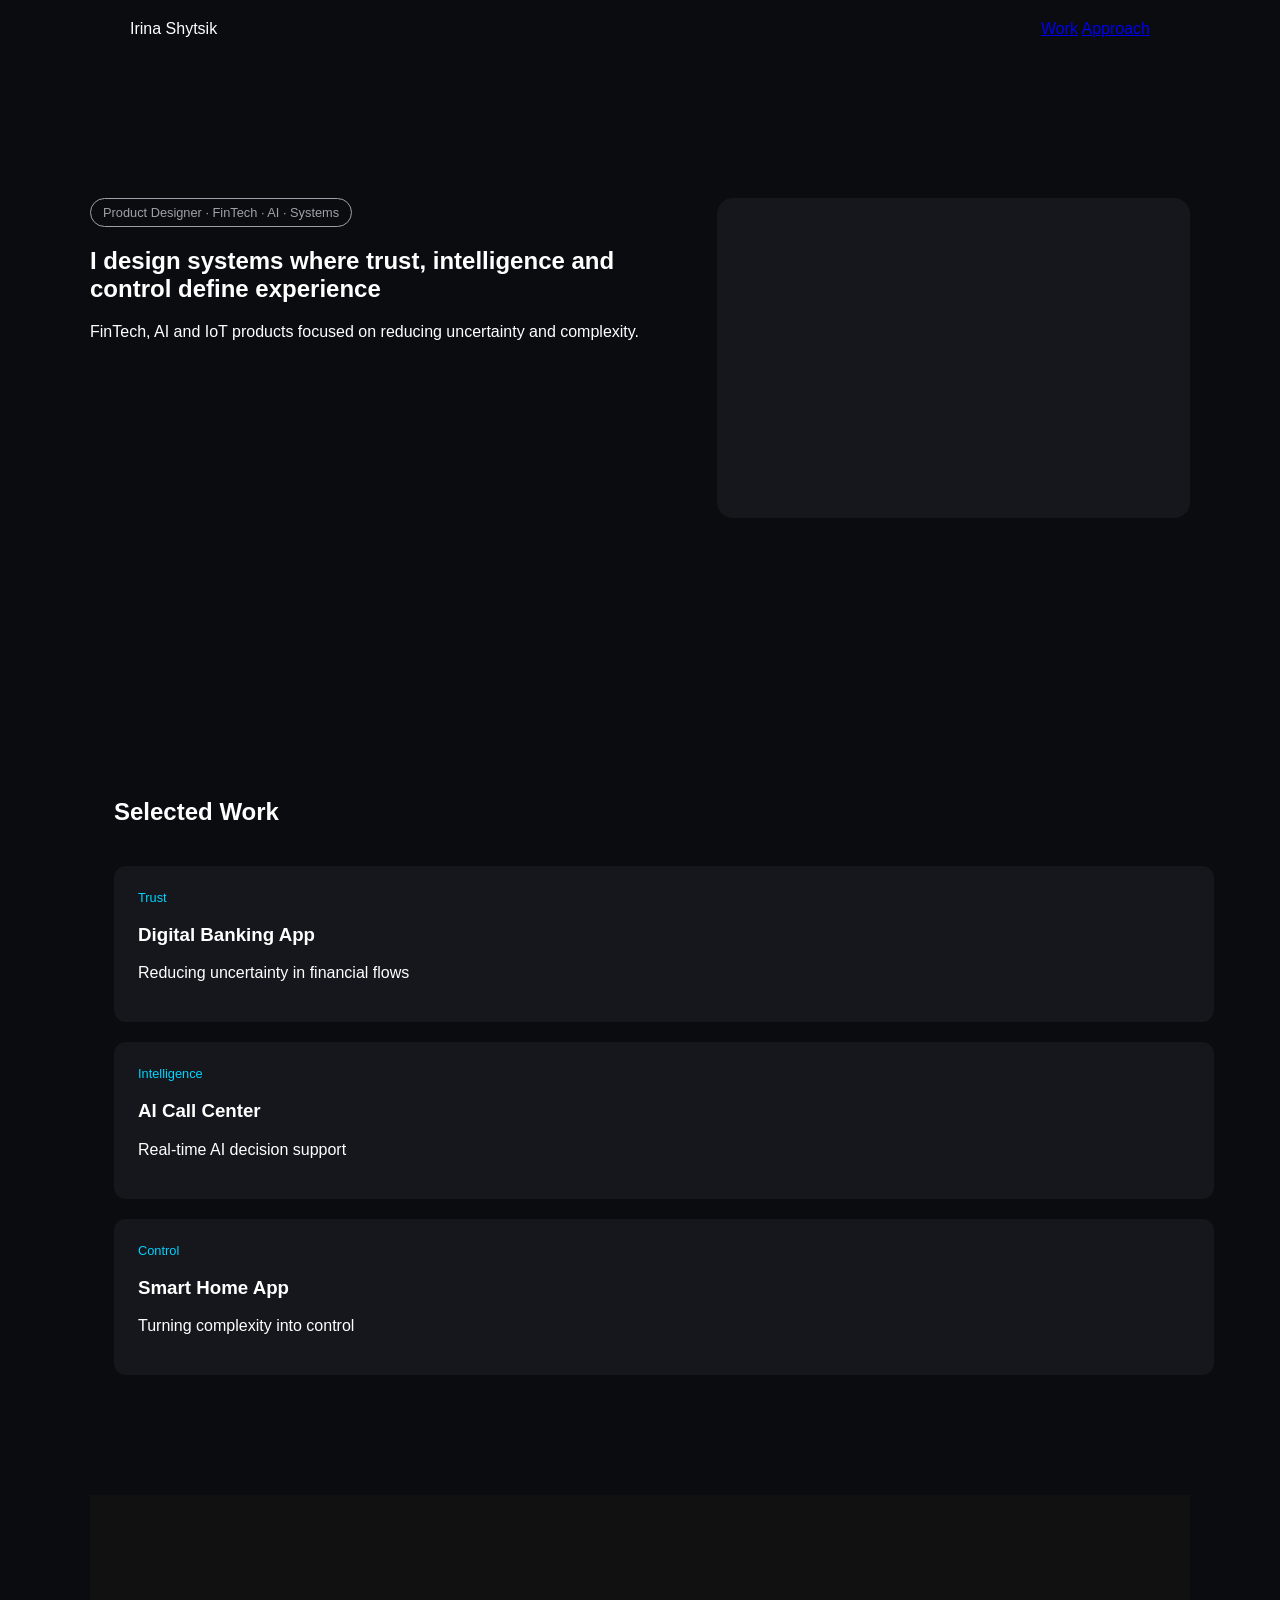
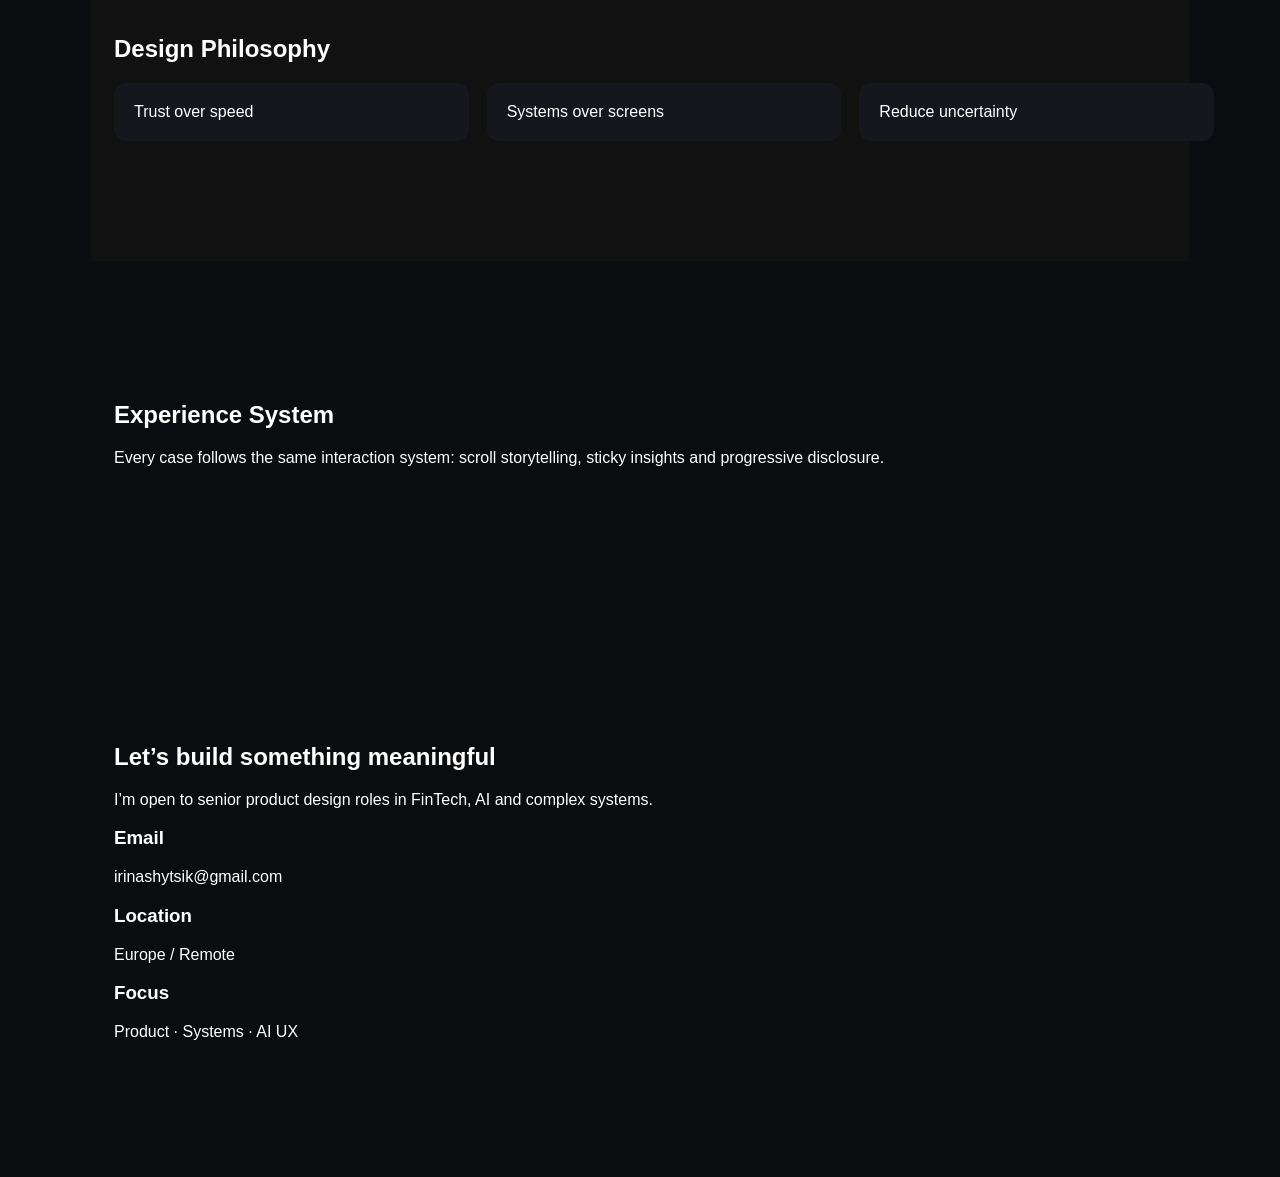
==== commit 14de0e0b: "Update index.html" ====
--- a/index.html
+++ b/index.html
@@ -8,6 +8,7 @@
 </head>
 
 <body>
+<div class="container">
 
 <!-- TRANSITION -->
 <div class="page-transition"></div>
@@ -191,7 +192,8 @@
   document.querySelector(".scroll-progress").style.width = progress + "%";
 });
 </script>
-
+  
+</div>
 </body>
 </html>
 
--- a/styles.css
+++ b/styles.css
@@ -11,7 +11,6 @@
   --accent: #00d4ff;
 }
 
-/* GLOBAL LAYOUT SYSTEM */
 body {
   margin: 0;
   font-family: Arial, sans-serif;
@@ -19,7 +18,6 @@
   color: var(--text);
 }
 
-/* 🔥 NEW: CONTAINER SYSTEM (SIDE PADDING) */
 .container {
   width: 100%;
   max-width: 1100px;
@@ -27,12 +25,19 @@
   padding: 0 24px;
 }
 
+html {
+  scroll-behavior: smooth;
+}
+
+.section {
+  padding: 120px 0;
+}
+
 /* NAV */
 .nav {
   display: flex;
   justify-content: space-between;
-  align-items: center;
-  padding: 20px 0;
+  padding: 20px 40px;
 }
 
 /* PROGRESS */
@@ -74,6 +79,12 @@
   border-radius: 16px;
 }
 
+@media (max-width: 900px) {
+  .hero-grid {
+    grid-template-columns: 1fr;
+  }
+}
+
 /* SECTIONS */
 .section {
   padding: 120px 0;
@@ -91,7 +102,7 @@
 }
 
 .case {
-  background: var(--surface);
+  background: #16171d;
   padding: 24px;
   border-radius: 12px;
   text-decoration: none;
@@ -113,6 +124,7 @@
   box-shadow: 0 30px 80px rgba(0,0,0,0.5);
 }
 
+
 /* TAG */
 .tag {
   color: var(--accent);
@@ -132,7 +144,7 @@
   border-radius: 12px;
 }
 
-/* REVEAL */
+/* REVEAL SYSTEM */
 .reveal {
   opacity: 0;
   transform: translateY(40px);
@@ -144,6 +156,7 @@
   transform: translateY(0);
 }
 
+
 /* PILL */
 .pill {
   border: 1px solid var(--text2);
@@ -154,29 +167,5 @@
   display: inline-block;
 }
 
-/* 🔥 CONTACT SECTION (NEW) */
-.contact {
-  display: flex;
-  flex-direction: column;
-  gap: 40px;
-}
 
-.contact-card {
-  display: grid;
-  grid-template-columns: repeat(3, 1fr);
-  gap: 18px;
-  background: var(--surface);
-  padding: 24px;
-  border-radius: 12px;
-}
 
-.contact-card h3 {
-  margin: 0;
-  color: var(--accent);
-  font-size: 0.9rem;
-}
-
-.contact-card p {
-  margin: 6px 0 0 0;
-  color: var(--text2);
-}
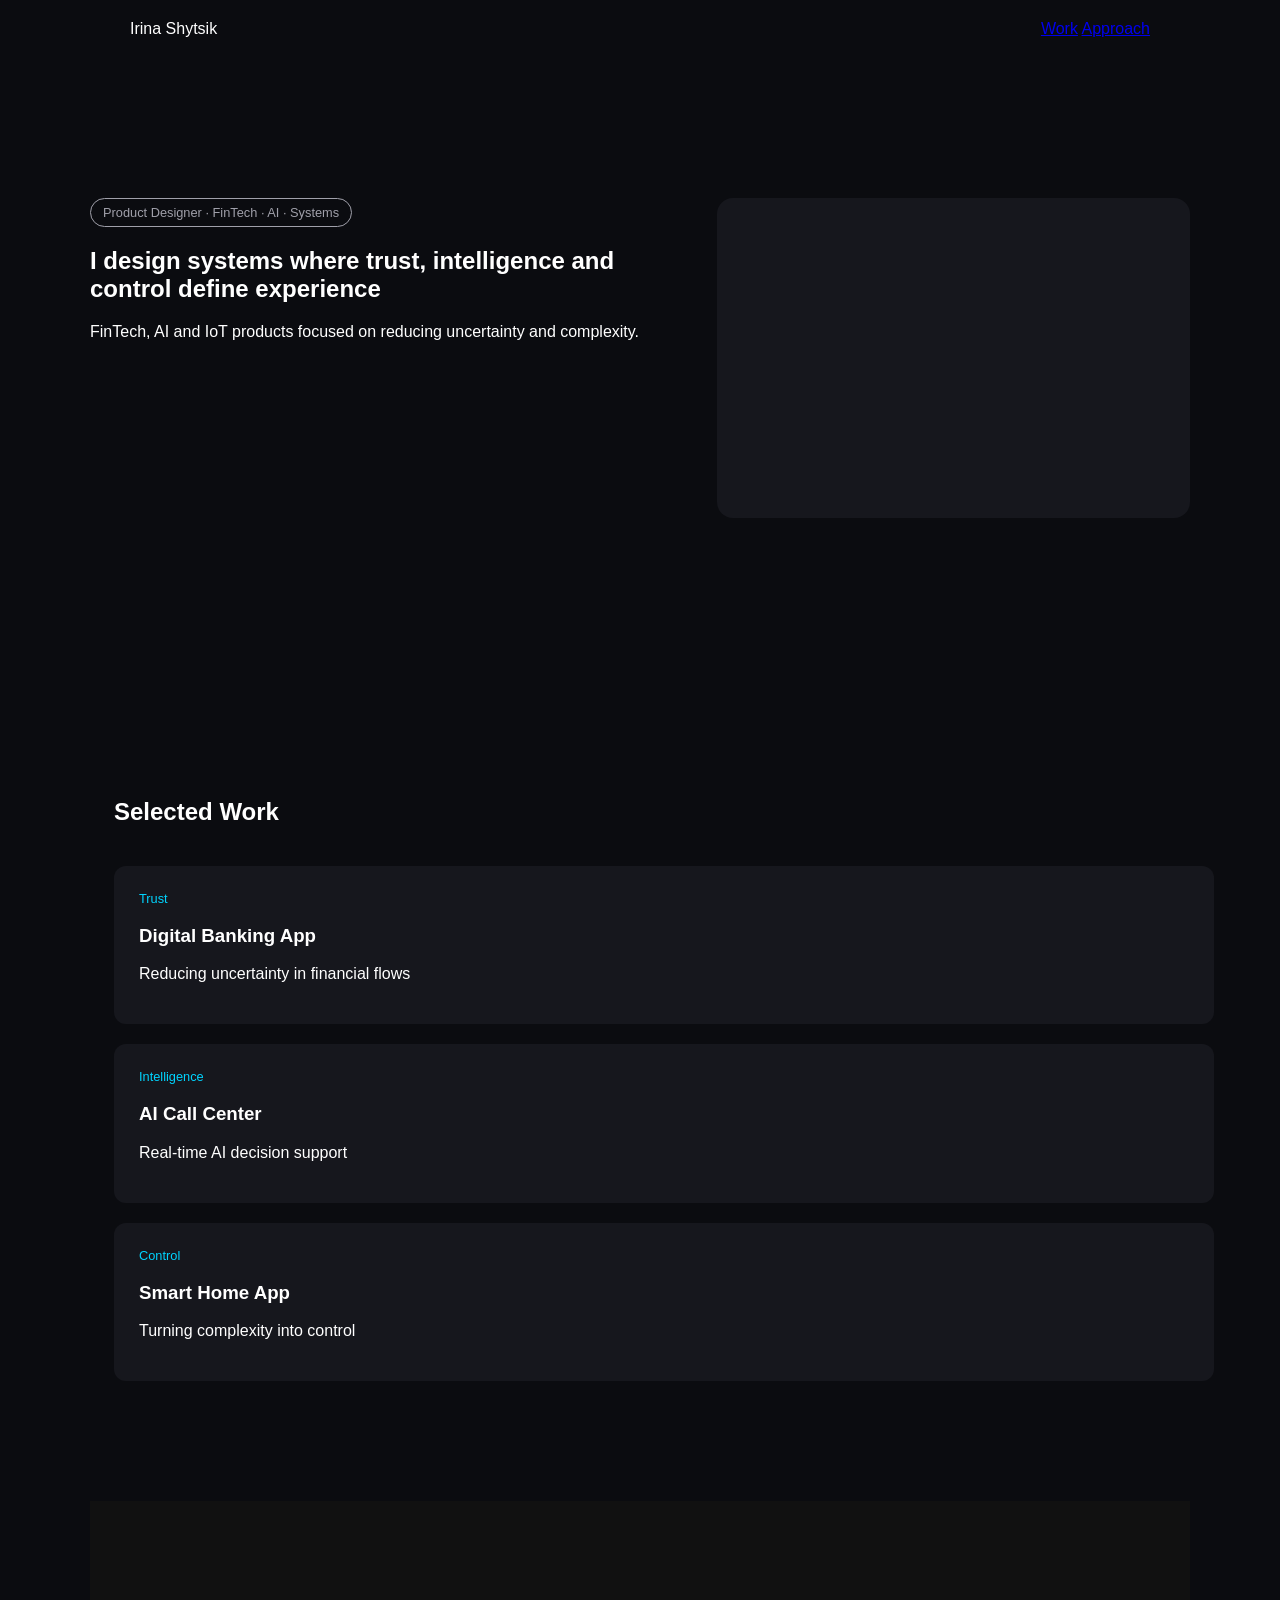
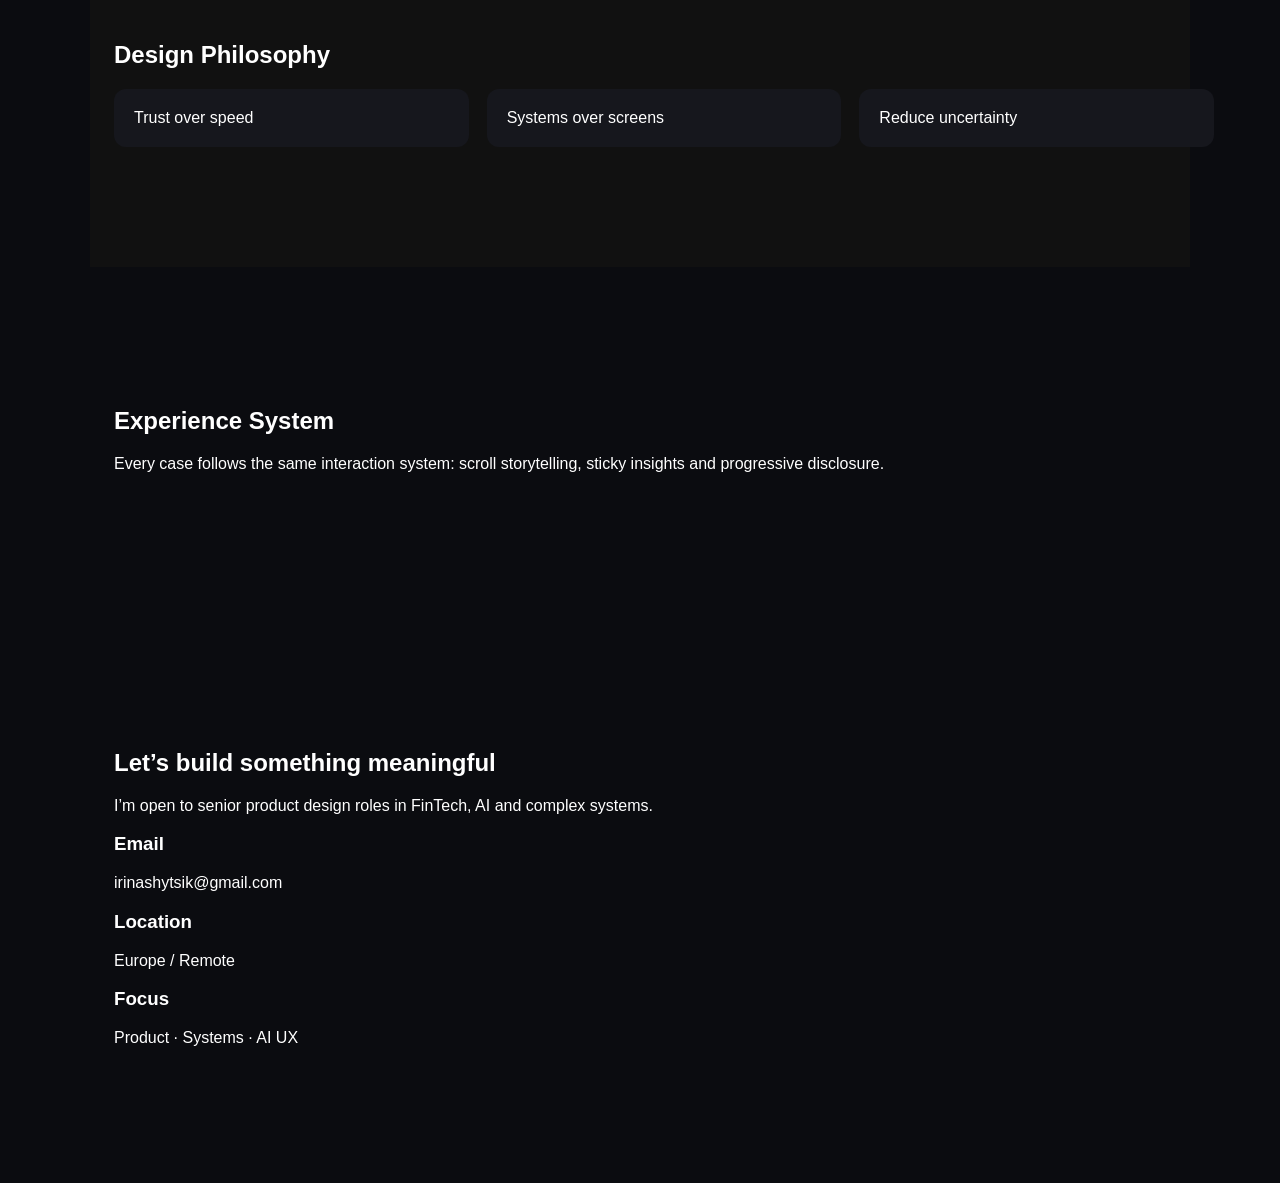
==== commit d19e9404: "Update index.html" ====
--- a/index.html
+++ b/index.html
@@ -60,7 +60,7 @@
         <p>Reducing uncertainty in financial flows</p>
       </a>
 
-      <a href="case-ai.html" class="case highlight reveal" data-delay="1">
+      <a href="case-ai.html" class="case reveal" data-delay="1">
         <div class="tag">Intelligence</div>
         <h3>AI Call Center</h3>
         <p>Real-time AI decision support</p>
--- a/styles.css
+++ b/styles.css
@@ -30,7 +30,7 @@
 }
 
 .section {
-  padding: 120px 0;
+  padding: 100px 0;
 }
 
 /* NAV */
@@ -102,6 +102,7 @@
 }
 
 .case {
+     position: relative;
   background: #16171d;
   padding: 24px;
   border-radius: 12px;
@@ -112,9 +113,34 @@
   transform: translateY(30px);
 
   transition: all 0.4s ease;
+   border: 1px solid transparent; /* важно */
 }
 
-.case.visible {
+/* 🔥 HOVER BORDER EFFECT */
+.case::after {
+  content: "";
+  position: absolute;
+  inset: 0;
+  border-radius: 14px;
+  border: 1px solid var(--accent);
+  opacity: 0;
+  transform: scale(0.98);
+  transition: all 0.35s ease;
+  pointer-events: none;
+}
+
+.case:hover::after {
+  opacity: 1;
+  transform: scale(1);
+}
+
+/* лёгкий lift без "грязной тени" */
+.case:hover {
+  transform: translateY(-6px);
+}
+
+
+/*.case.visible {
   opacity: 1;
   transform: translateY(0);
 }
@@ -122,7 +148,7 @@
 .case:hover {
   transform: translateY(-10px) scale(1.02);
   box-shadow: 0 30px 80px rgba(0,0,0,0.5);
-}
+}*/
 
 
 /* TAG */
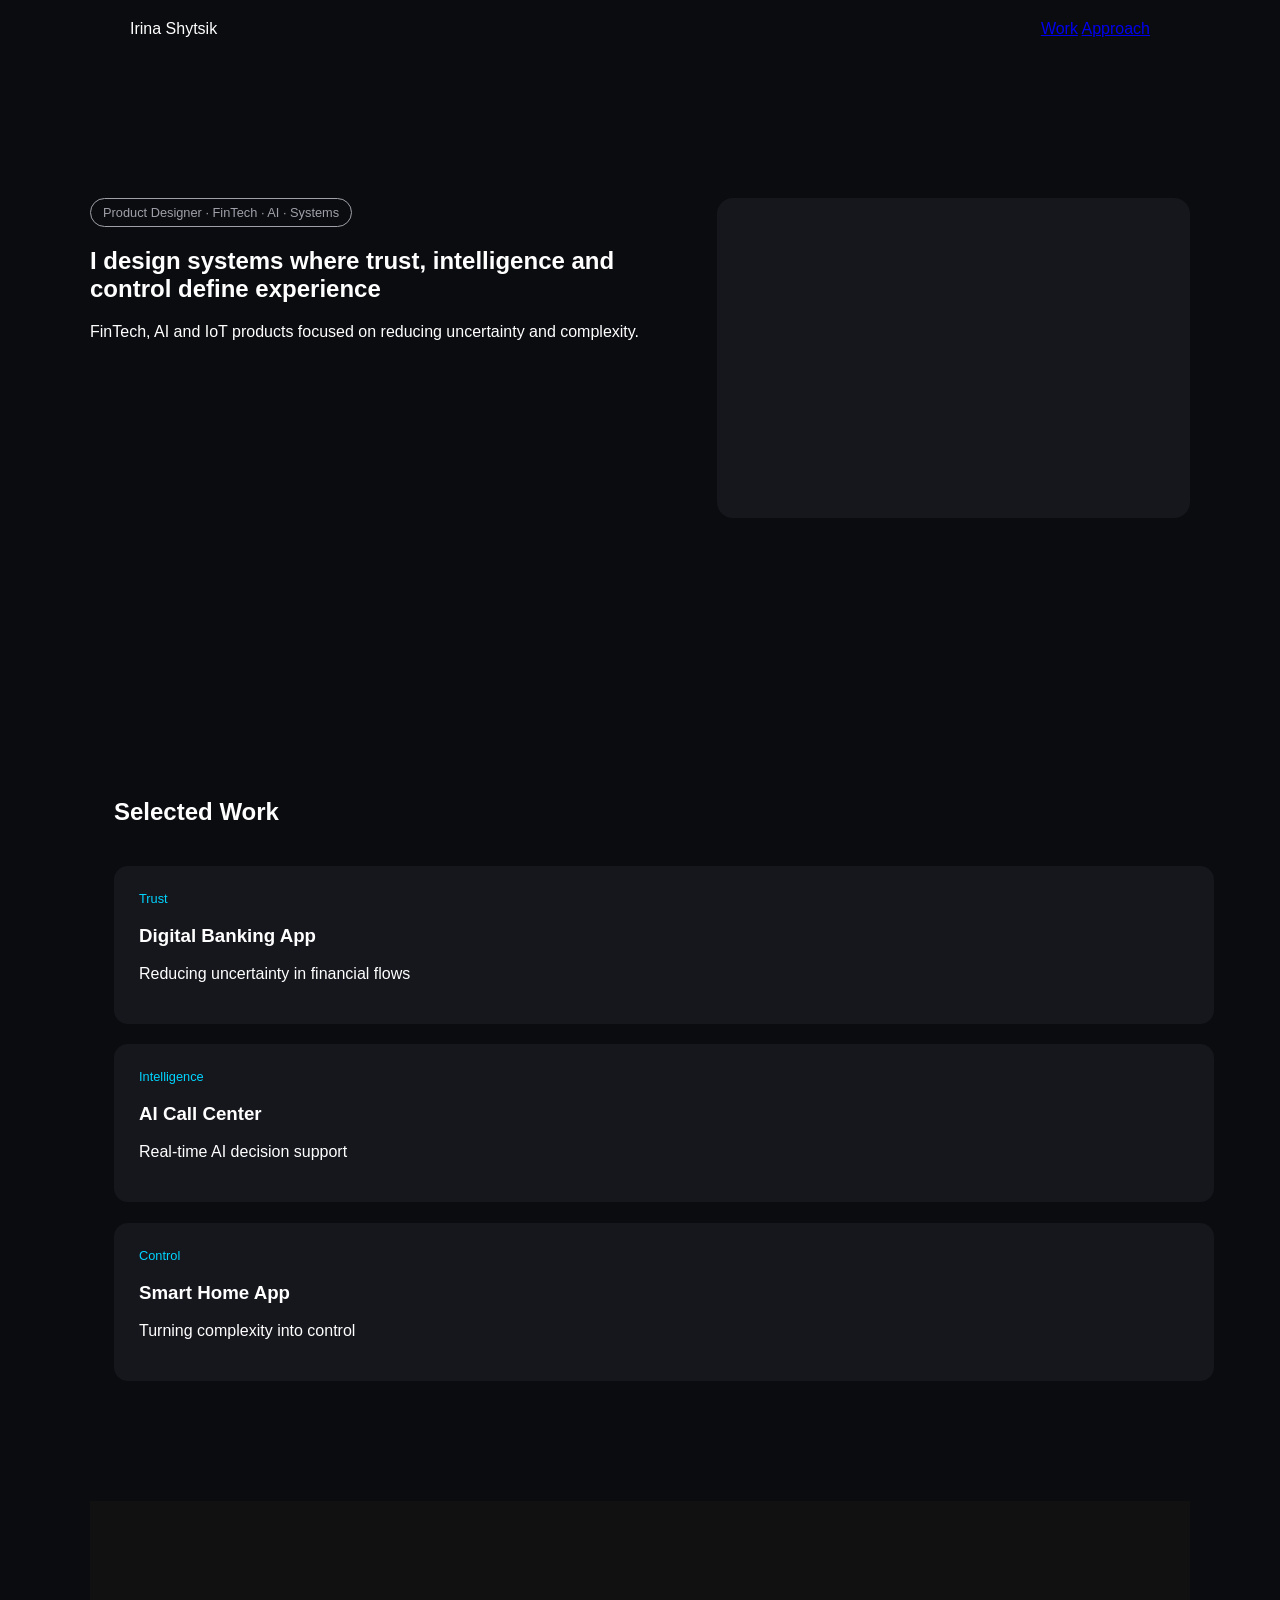
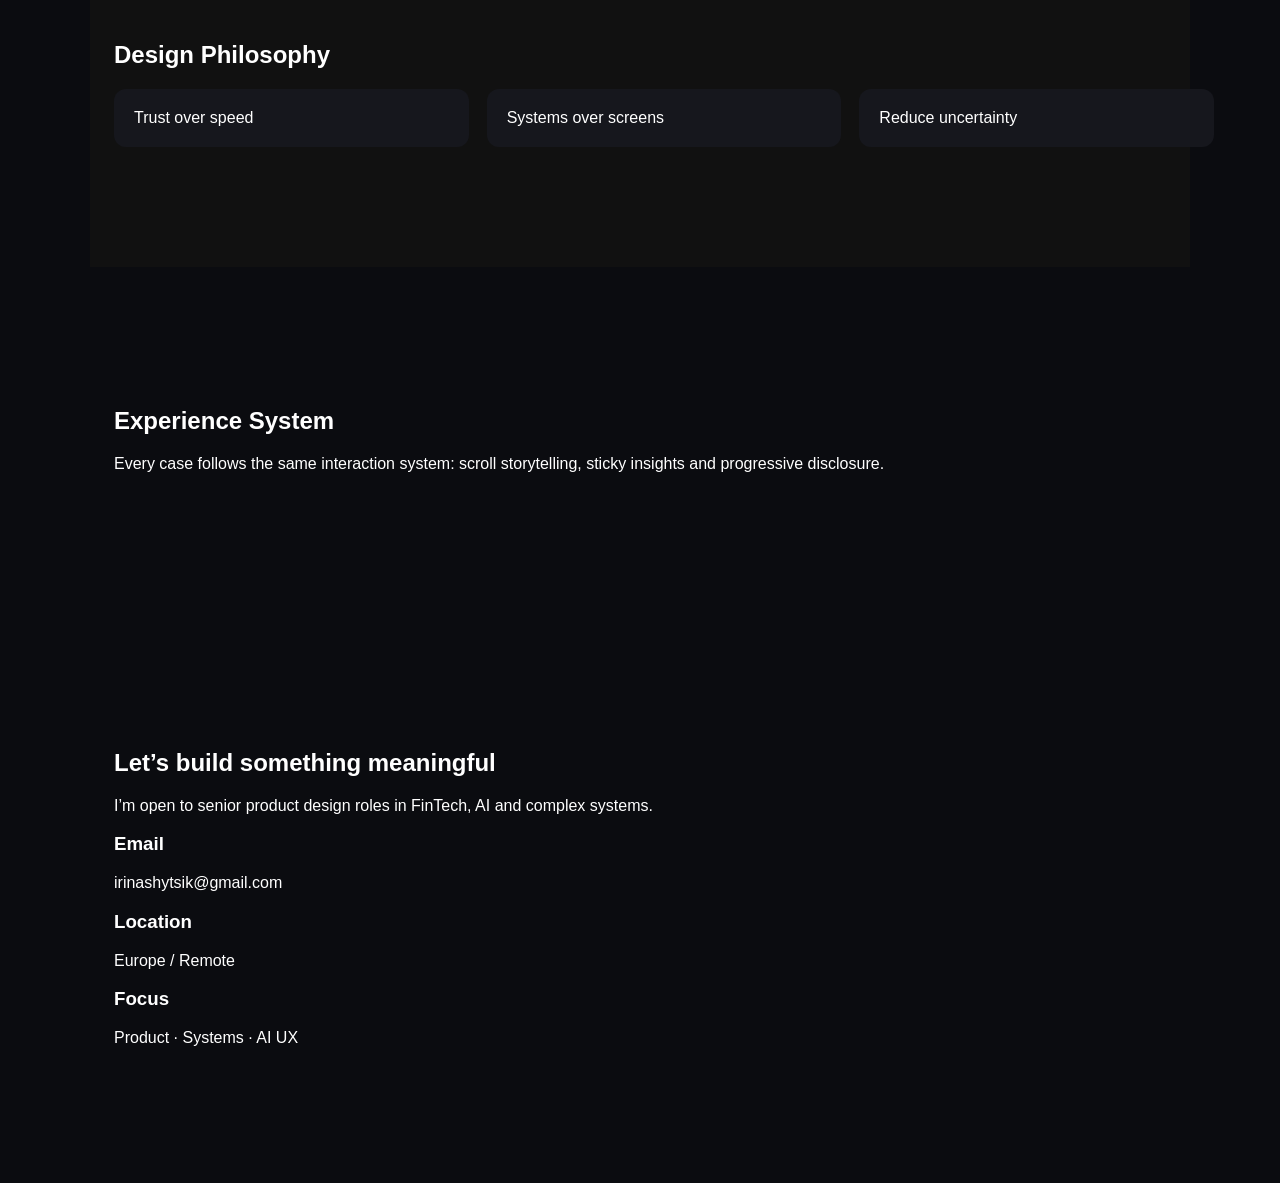
==== commit 14ebb1e5: "Update index.html" ====
--- a/index.html
+++ b/index.html
@@ -191,6 +191,39 @@
   const progress = (scrollTop / docHeight) * 100;
   document.querySelector(".scroll-progress").style.width = progress + "%";
 });
+
+
+const cases = document.querySelectorAll(".case");
+
+cases.forEach((card) => {
+
+  let rect;
+
+  card.addEventListener("mousemove", (e) => {
+    rect = card.getBoundingClientRect();
+
+    const x = e.clientX - rect.left;
+    const y = e.clientY - rect.top;
+
+    const centerX = rect.width / 2;
+    const centerY = rect.height / 2;
+
+    const moveX = (x - centerX) / 10;
+    const moveY = (y - centerY) / 10;
+
+    card.style.transform = `translate(${moveX}px, ${moveY}px) translateY(-6px)`;
+
+    /* glow tracking */
+    card.style.setProperty("--x", `${x}px`);
+    card.style.setProperty("--y", `${y}px`);
+  });
+
+  card.addEventListener("mouseleave", () => {
+    card.style.transform = "translate(0px, 0px)";
+  });
+
+});
+  
 </script>
   
 </div>
--- a/styles.css
+++ b/styles.css
@@ -102,54 +102,65 @@
 }
 
 .case {
-     position: relative;
-  background: #16171d;
+  position: relative;
+  background: var(--surface);
   padding: 24px;
-  border-radius: 12px;
+  border-radius: 14px;
   text-decoration: none;
-  color: white;
+  color: var(--text);
+
+  border: 1px solid transparent;
+  transition: transform 0.25s ease, border 0.3s ease;
+  will-change: transform;
+  overflow: hidden;
+}
+
+/* =========================
+   ✨ GLOW GRADIENT EDGE (Framer-style)
+========================= */
+.case::before {
+  content: "";
+  position: absolute;
+  inset: -2px;
+  border-radius: 16px;
+
+  background: radial-gradient(
+    600px circle at var(--x, 50%) var(--y, 50%),
+    rgba(0, 212, 255, 0.35),
+    transparent 40%
+  );
 
   opacity: 0;
-  transform: translateY(30px);
-
-  transition: all 0.4s ease;
-   border: 1px solid transparent; /* важно */
-}
-
-/* 🔥 HOVER BORDER EFFECT */
+  transition: opacity 0.25s ease;
+  pointer-events: none;
+}
+
+.case:hover::before {
+  opacity: 1;
+}
+
+/* =========================
+   OUTLINE EDGE (subtle premium border)
+========================= */
 .case::after {
   content: "";
   position: absolute;
   inset: 0;
   border-radius: 14px;
-  border: 1px solid var(--accent);
+  border: 1px solid rgba(0, 212, 255, 0.4);
   opacity: 0;
-  transform: scale(0.98);
-  transition: all 0.35s ease;
+  transition: opacity 0.25s ease;
   pointer-events: none;
 }
 
 .case:hover::after {
   opacity: 1;
-  transform: scale(1);
-}
-
-/* лёгкий lift без "грязной тени" */
+}
+
+/* lift */
 .case:hover {
   transform: translateY(-6px);
 }
-
-
-/*.case.visible {
-  opacity: 1;
-  transform: translateY(0);
-}
-
-.case:hover {
-  transform: translateY(-10px) scale(1.02);
-  box-shadow: 0 30px 80px rgba(0,0,0,0.5);
-}*/
-
 
 /* TAG */
 .tag {
